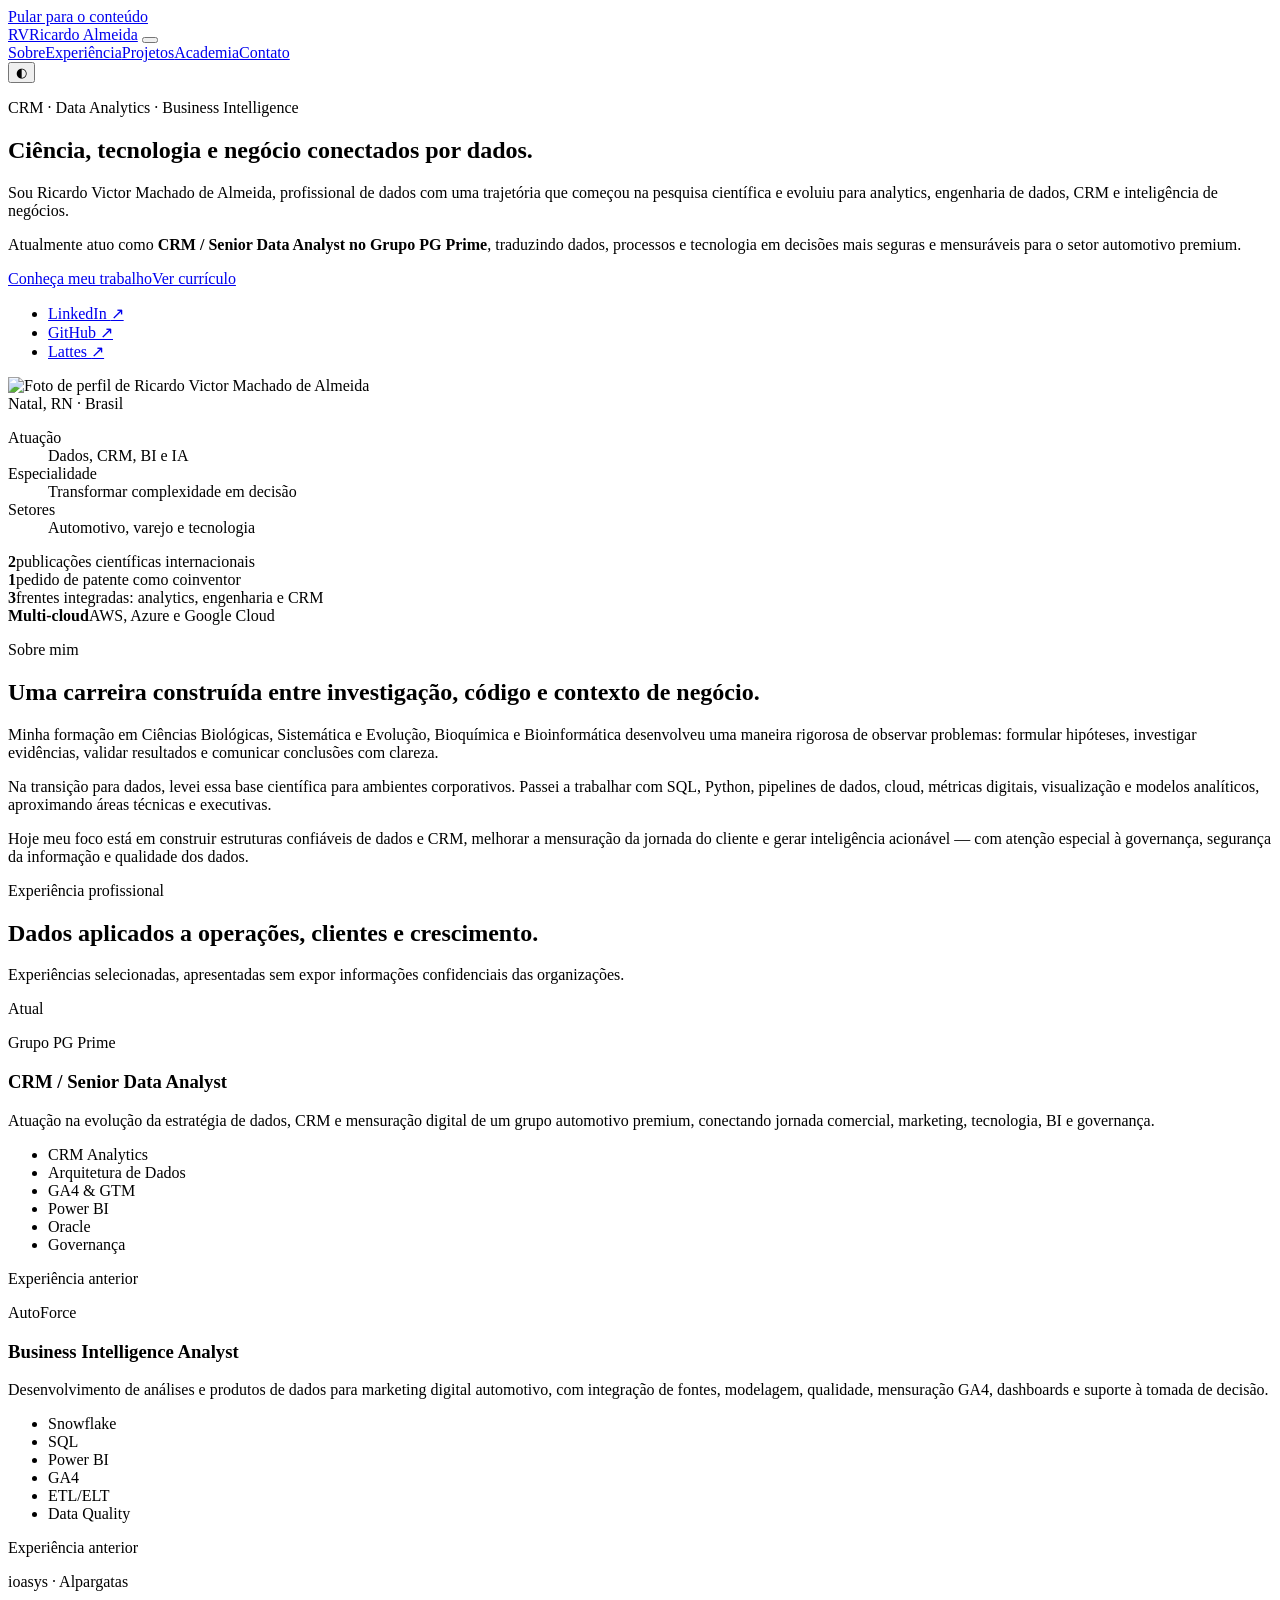
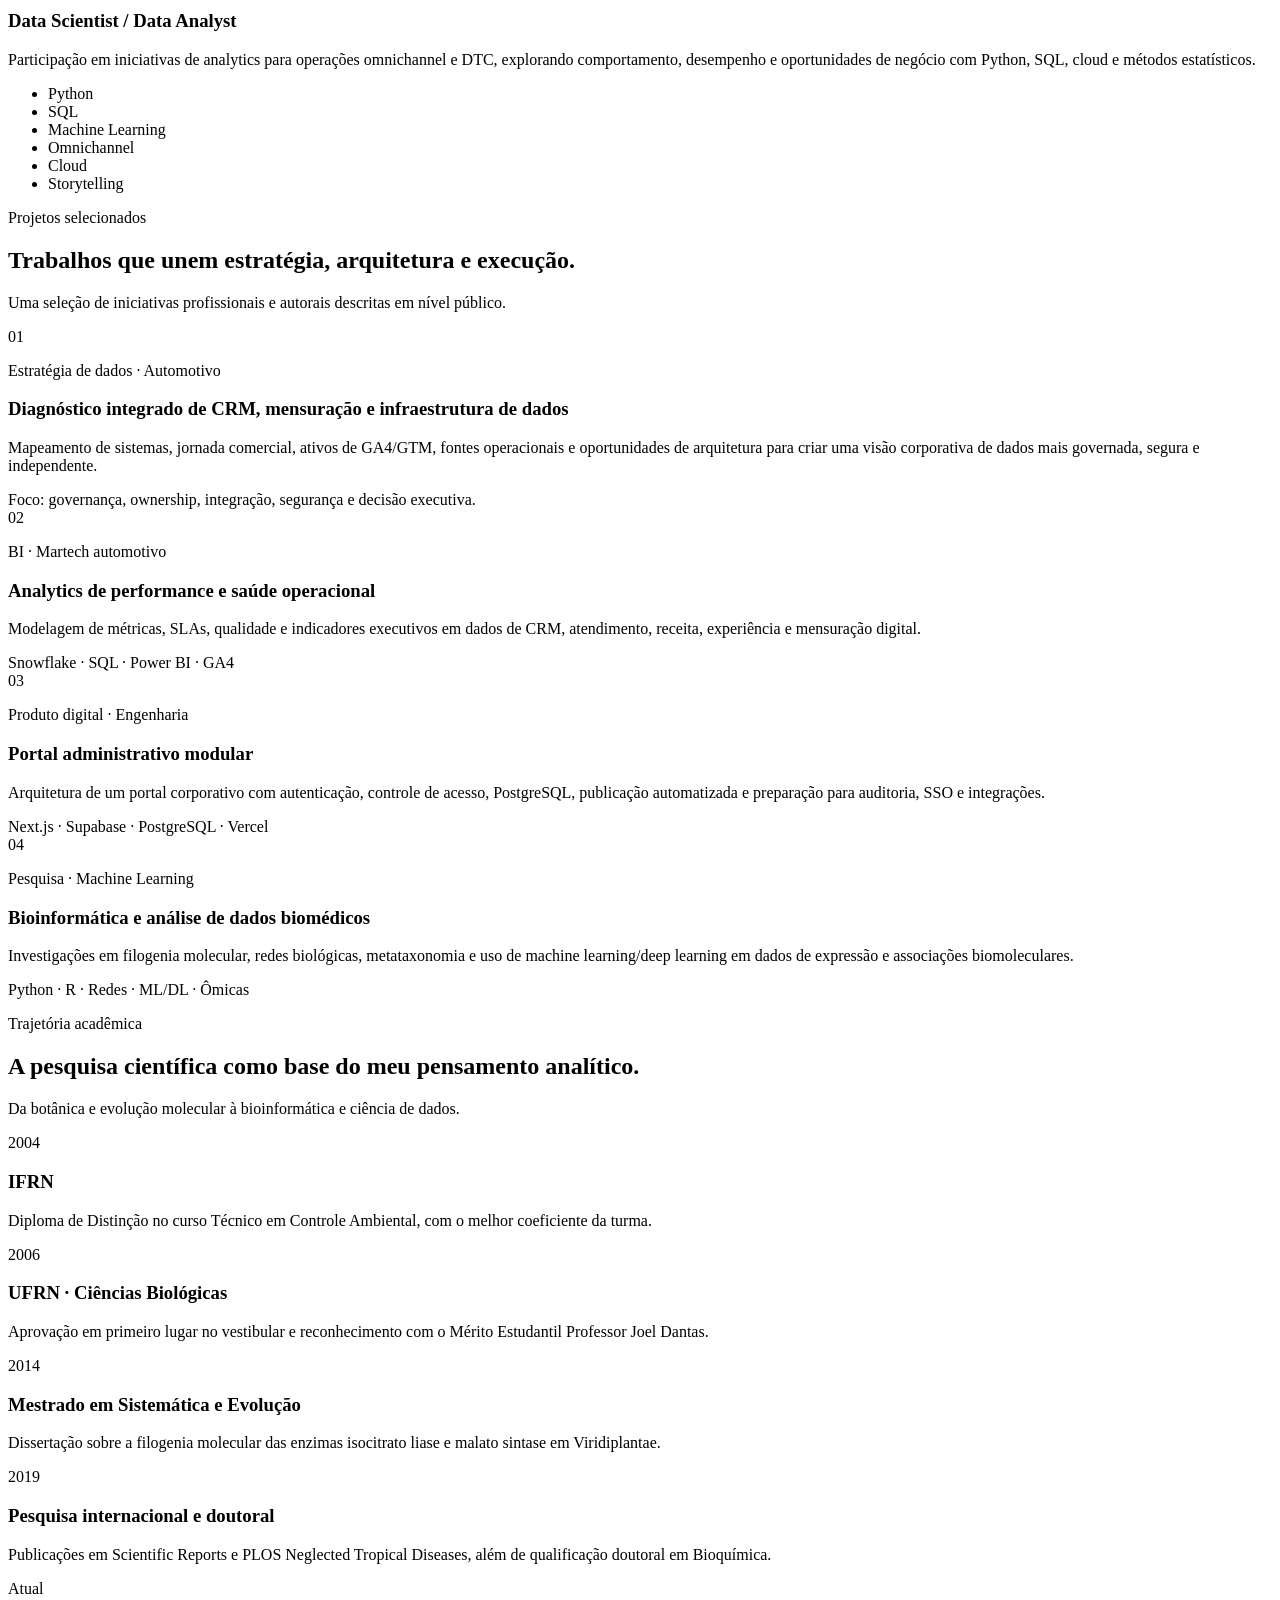
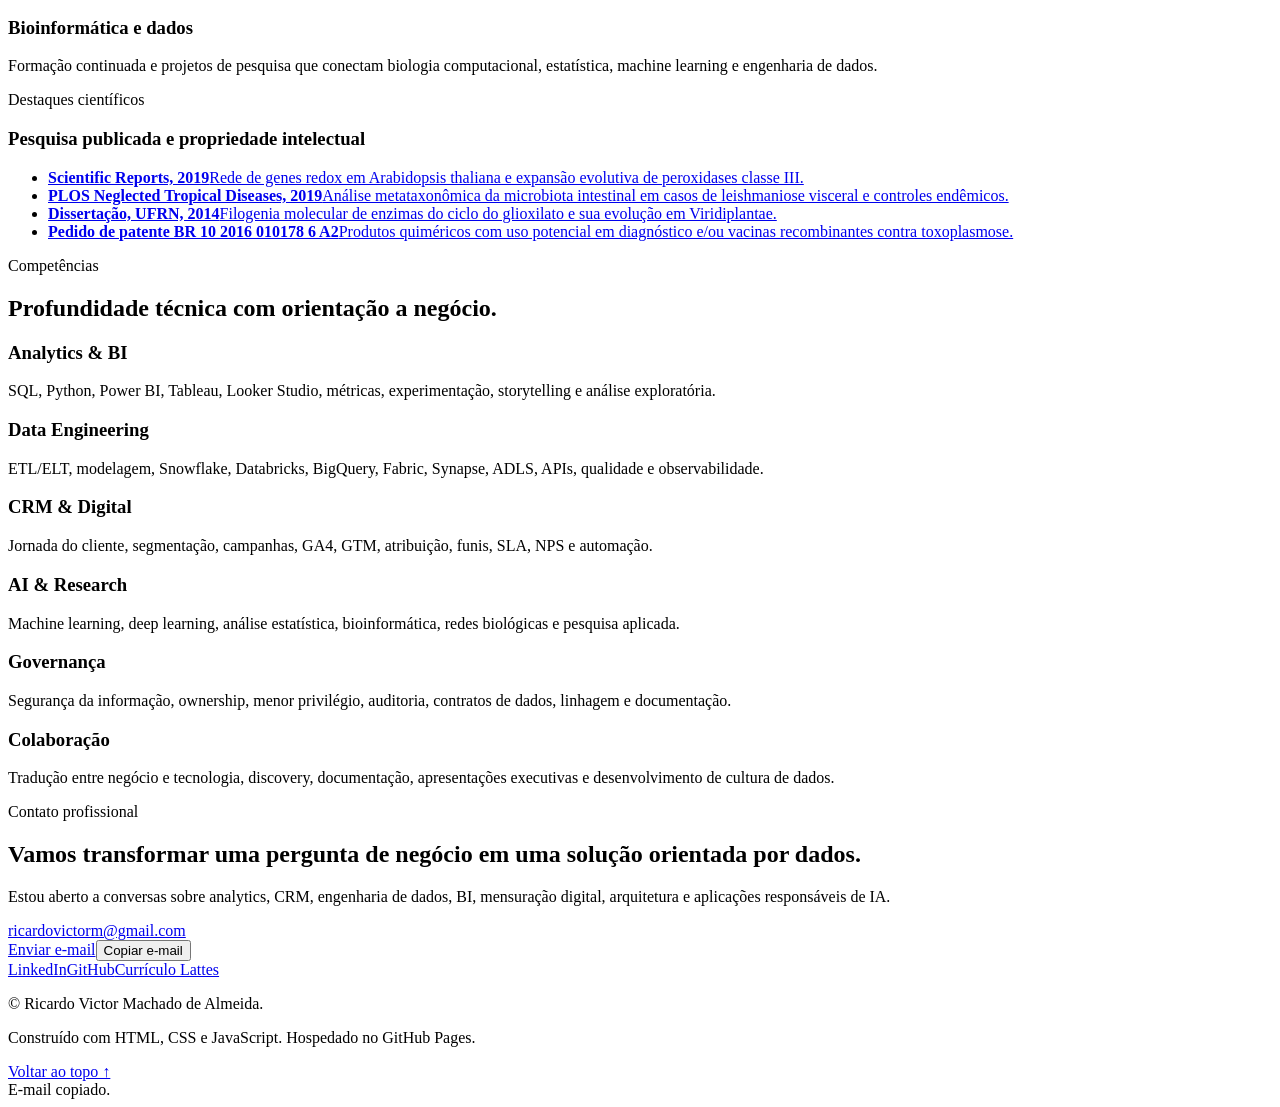
==== index.html @ 581a9292 "Create professional portfolio homepage" ====
<!doctype html>
<html lang="pt-BR" data-theme="light">
<head>
  <meta charset="utf-8">
  <meta name="viewport" content="width=device-width, initial-scale=1">
  <meta name="theme-color" content="#f3f0e9">
  <meta name="description" content="Portfólio e página profissional de Ricardo Victor Machado de Almeida — CRM, Data Analytics, Business Intelligence, Engenharia de Dados e Inteligência Artificial.">
  <meta name="author" content="Ricardo Victor Machado de Almeida">
  <meta name="robots" content="index, follow">
  <meta property="og:type" content="website">
  <meta property="og:locale" content="pt_BR">
  <meta property="og:title" content="Ricardo Victor Machado de Almeida | Data & Analytics">
  <meta property="og:description" content="Da pesquisa científica à inteligência de negócios: dados, CRM, BI, engenharia e IA aplicados a decisões reais.">
  <meta property="og:url" content="https://ricardovictorm.github.io/">
  <meta property="og:image" content="https://avatars.githubusercontent.com/u/40348009?v=4">
  <meta name="twitter:card" content="summary">
  <link rel="canonical" href="https://ricardovictorm.github.io/">
  <link rel="icon" href="assets/img/favicon.svg" type="image/svg+xml">
  <link rel="manifest" href="site.webmanifest">
  <link rel="stylesheet" href="assets/css/styles.css">
  <title>Ricardo Victor Machado de Almeida | Data & Analytics</title>
  <script type="application/ld+json">
  {
    "@context": "https://schema.org",
    "@type": "Person",
    "name": "Ricardo Victor Machado de Almeida",
    "alternateName": "Ricardo Almeida",
    "url": "https://ricardovictorm.github.io/",
    "image": "https://avatars.githubusercontent.com/u/40348009?v=4",
    "jobTitle": "CRM / Senior Data Analyst",
    "worksFor": {"@type": "Organization", "name": "Grupo PG Prime"},
    "alumniOf": {"@type": "CollegeOrUniversity", "name": "Universidade Federal do Rio Grande do Norte"},
    "sameAs": ["https://www.linkedin.com/in/ricardovictorm","https://github.com/RicardoVictorm","http://lattes.cnpq.br/4926674754201357"],
    "knowsAbout": ["Data Analytics","Business Intelligence","Data Engineering","CRM","SQL","Python","Power BI","Snowflake","Databricks","BigQuery","Microsoft Fabric","GA4","Machine Learning","Bioinformatics"]
  }
  </script>
</head>
<body>
  <a class="skip-link" href="#conteudo">Pular para o conteúdo</a>
  <header class="site-header" id="inicio">
    <div class="container nav-wrap">
      <a class="brand" href="#inicio" aria-label="Ir para o início"><span class="brand-mark" aria-hidden="true">RV</span><span class="brand-name">Ricardo Almeida</span></a>
      <button class="nav-toggle" type="button" aria-expanded="false" aria-controls="primary-nav" aria-label="Abrir menu"><span></span><span></span></button>
      <nav class="primary-nav" id="primary-nav" aria-label="Navegação principal"><a href="#sobre">Sobre</a><a href="#experiencia">Experiência</a><a href="#projetos">Projetos</a><a href="#academia">Academia</a><a href="#contato">Contato</a></nav>
      <button class="theme-toggle" type="button" aria-label="Alternar tema" title="Alternar tema"><span class="theme-icon" aria-hidden="true">◐</span></button>
    </div>
  </header>
  <main id="conteudo">
    <section class="hero section-shell" aria-labelledby="hero-title">
      <div class="container hero-grid">
        <div class="hero-copy reveal">
          <p class="eyebrow">CRM · Data Analytics · Business Intelligence</p>
          <h1 id="hero-title">Ciência, tecnologia e negócio conectados por dados.</h1>
          <p class="hero-lead">Sou Ricardo Victor Machado de Almeida, profissional de dados com uma trajetória que começou na pesquisa científica e evoluiu para analytics, engenharia de dados, CRM e inteligência de negócios.</p>
          <p class="hero-support">Atualmente atuo como <strong>CRM / Senior Data Analyst no Grupo PG Prime</strong>, traduzindo dados, processos e tecnologia em decisões mais seguras e mensuráveis para o setor automotivo premium.</p>
          <div class="hero-actions"><a class="button button-primary" href="#projetos">Conheça meu trabalho</a><a class="button button-ghost" href="curriculo.html">Ver currículo</a></div>
          <ul class="hero-links" aria-label="Perfis profissionais"><li><a href="https://www.linkedin.com/in/ricardovictorm" target="_blank" rel="noreferrer">LinkedIn <span aria-hidden="true">↗</span></a></li><li><a href="https://github.com/RicardoVictorm" target="_blank" rel="noreferrer">GitHub <span aria-hidden="true">↗</span></a></li><li><a href="http://lattes.cnpq.br/4926674754201357" target="_blank" rel="noreferrer">Lattes <span aria-hidden="true">↗</span></a></li></ul>
        </div>
        <aside class="hero-card reveal" aria-label="Resumo profissional">
          <div class="portrait-frame"><img src="https://avatars.githubusercontent.com/u/40348009?v=4" alt="Foto de perfil de Ricardo Victor Machado de Almeida" width="360" height="360"></div>
          <div class="availability"><span aria-hidden="true"></span> Natal, RN · Brasil</div>
          <dl class="quick-facts"><div><dt>Atuação</dt><dd>Dados, CRM, BI e IA</dd></div><div><dt>Especialidade</dt><dd>Transformar complexidade em decisão</dd></div><div><dt>Setores</dt><dd>Automotivo, varejo e tecnologia</dd></div></dl>
        </aside>
      </div>
    </section>
    <section class="metrics-strip" aria-label="Destaques da trajetória"><div class="container metrics-grid"><div class="metric reveal"><strong>2</strong><span>publicações científicas internacionais</span></div><div class="metric reveal"><strong>1</strong><span>pedido de patente como coinventor</span></div><div class="metric reveal"><strong>3</strong><span>frentes integradas: analytics, engenharia e CRM</span></div><div class="metric reveal"><strong>Multi-cloud</strong><span>AWS, Azure e Google Cloud</span></div></div></section>
    <section class="content-section" id="sobre"><div class="container split-layout"><div class="section-heading reveal"><p class="eyebrow">Sobre mim</p><h2>Uma carreira construída entre investigação, código e contexto de negócio.</h2></div><div class="prose reveal"><p>Minha formação em Ciências Biológicas, Sistemática e Evolução, Bioquímica e Bioinformática desenvolveu uma maneira rigorosa de observar problemas: formular hipóteses, investigar evidências, validar resultados e comunicar conclusões com clareza.</p><p>Na transição para dados, levei essa base científica para ambientes corporativos. Passei a trabalhar com SQL, Python, pipelines de dados, cloud, métricas digitais, visualização e modelos analíticos, aproximando áreas técnicas e executivas.</p><p>Hoje meu foco está em construir estruturas confiáveis de dados e CRM, melhorar a mensuração da jornada do cliente e gerar inteligência acionável — com atenção especial à governança, segurança da informação e qualidade dos dados.</p></div></div></section>
    <section class="content-section section-muted" id="experiencia"><div class="container"><div class="section-heading section-heading-wide reveal"><p class="eyebrow">Experiência profissional</p><h2>Dados aplicados a operações, clientes e crescimento.</h2><p>Experiências selecionadas, apresentadas sem expor informações confidenciais das organizações.</p></div><div class="experience-list">
      <article class="experience-item reveal"><div class="experience-meta"><span class="status-chip">Atual</span><p>Grupo PG Prime</p></div><div class="experience-body"><h3>CRM / Senior Data Analyst</h3><p>Atuação na evolução da estratégia de dados, CRM e mensuração digital de um grupo automotivo premium, conectando jornada comercial, marketing, tecnologia, BI e governança.</p><ul class="tag-list"><li>CRM Analytics</li><li>Arquitetura de Dados</li><li>GA4 & GTM</li><li>Power BI</li><li>Oracle</li><li>Governança</li></ul></div></article>
      <article class="experience-item reveal"><div class="experience-meta"><span class="period-chip">Experiência anterior</span><p>AutoForce</p></div><div class="experience-body"><h3>Business Intelligence Analyst</h3><p>Desenvolvimento de análises e produtos de dados para marketing digital automotivo, com integração de fontes, modelagem, qualidade, mensuração GA4, dashboards e suporte à tomada de decisão.</p><ul class="tag-list"><li>Snowflake</li><li>SQL</li><li>Power BI</li><li>GA4</li><li>ETL/ELT</li><li>Data Quality</li></ul></div></article>
      <article class="experience-item reveal"><div class="experience-meta"><span class="period-chip">Experiência anterior</span><p>ioasys · Alpargatas</p></div><div class="experience-body"><h3>Data Scientist / Data Analyst</h3><p>Participação em iniciativas de analytics para operações omnichannel e DTC, explorando comportamento, desempenho e oportunidades de negócio com Python, SQL, cloud e métodos estatísticos.</p><ul class="tag-list"><li>Python</li><li>SQL</li><li>Machine Learning</li><li>Omnichannel</li><li>Cloud</li><li>Storytelling</li></ul></div></article>
    </div></div></section>
    <section class="content-section" id="projetos"><div class="container"><div class="section-heading section-heading-wide reveal"><p class="eyebrow">Projetos selecionados</p><h2>Trabalhos que unem estratégia, arquitetura e execução.</h2><p>Uma seleção de iniciativas profissionais e autorais descritas em nível público.</p></div><div class="project-grid">
      <article class="project-card project-featured reveal"><div class="project-number">01</div><div><p class="project-kicker">Estratégia de dados · Automotivo</p><h3>Diagnóstico integrado de CRM, mensuração e infraestrutura de dados</h3><p>Mapeamento de sistemas, jornada comercial, ativos de GA4/GTM, fontes operacionais e oportunidades de arquitetura para criar uma visão corporativa de dados mais governada, segura e independente.</p><div class="project-outcome">Foco: governança, ownership, integração, segurança e decisão executiva.</div></div></article>
      <article class="project-card reveal"><div class="project-number">02</div><p class="project-kicker">BI · Martech automotivo</p><h3>Analytics de performance e saúde operacional</h3><p>Modelagem de métricas, SLAs, qualidade e indicadores executivos em dados de CRM, atendimento, receita, experiência e mensuração digital.</p><div class="project-stack">Snowflake · SQL · Power BI · GA4</div></article>
      <article class="project-card reveal"><div class="project-number">03</div><p class="project-kicker">Produto digital · Engenharia</p><h3>Portal administrativo modular</h3><p>Arquitetura de um portal corporativo com autenticação, controle de acesso, PostgreSQL, publicação automatizada e preparação para auditoria, SSO e integrações.</p><div class="project-stack">Next.js · Supabase · PostgreSQL · Vercel</div></article>
      <article class="project-card reveal"><div class="project-number">04</div><p class="project-kicker">Pesquisa · Machine Learning</p><h3>Bioinformática e análise de dados biomédicos</h3><p>Investigações em filogenia molecular, redes biológicas, metataxonomia e uso de machine learning/deep learning em dados de expressão e associações biomoleculares.</p><div class="project-stack">Python · R · Redes · ML/DL · Ômicas</div></article>
    </div></div></section>
    <section class="content-section section-dark" id="academia"><div class="container"><div class="section-heading section-heading-wide reveal"><p class="eyebrow">Trajetória acadêmica</p><h2>A pesquisa científica como base do meu pensamento analítico.</h2><p>Da botânica e evolução molecular à bioinformática e ciência de dados.</p></div><div class="academic-grid"><div class="academic-timeline reveal">
      <article><span>2004</span><div><h3>IFRN</h3><p>Diploma de Distinção no curso Técnico em Controle Ambiental, com o melhor coeficiente da turma.</p></div></article>
      <article><span>2006</span><div><h3>UFRN · Ciências Biológicas</h3><p>Aprovação em primeiro lugar no vestibular e reconhecimento com o Mérito Estudantil Professor Joel Dantas.</p></div></article>
      <article><span>2014</span><div><h3>Mestrado em Sistemática e Evolução</h3><p>Dissertação sobre a filogenia molecular das enzimas isocitrato liase e malato sintase em Viridiplantae.</p></div></article>
      <article><span>2019</span><div><h3>Pesquisa internacional e doutoral</h3><p>Publicações em Scientific Reports e PLOS Neglected Tropical Diseases, além de qualificação doutoral em Bioquímica.</p></div></article>
      <article><span>Atual</span><div><h3>Bioinformática e dados</h3><p>Formação continuada e projetos de pesquisa que conectam biologia computacional, estatística, machine learning e engenharia de dados.</p></div></article>
    </div><aside class="research-card reveal"><p class="eyebrow">Destaques científicos</p><h3>Pesquisa publicada e propriedade intelectual</h3><ul class="research-list">
      <li><a href="https://www.nature.com/articles/s41598-019-52299-y" target="_blank" rel="noreferrer"><strong>Scientific Reports, 2019</strong><span>Rede de genes redox em Arabidopsis thaliana e expansão evolutiva de peroxidases classe III.</span></a></li>
      <li><a href="https://doi.org/10.1371/journal.pntd.0007444" target="_blank" rel="noreferrer"><strong>PLOS Neglected Tropical Diseases, 2019</strong><span>Análise metataxonômica da microbiota intestinal em casos de leishmaniose visceral e controles endêmicos.</span></a></li>
      <li><a href="https://repositorio.ufrn.br/handle/123456789/19577" target="_blank" rel="noreferrer"><strong>Dissertação, UFRN, 2014</strong><span>Filogenia molecular de enzimas do ciclo do glioxilato e sua evolução em Viridiplantae.</span></a></li>
      <li><a href="http://lattes.cnpq.br/4926674754201357" target="_blank" rel="noreferrer"><strong>Pedido de patente BR 10 2016 010178 6 A2</strong><span>Produtos quiméricos com uso potencial em diagnóstico e/ou vacinas recombinantes contra toxoplasmose.</span></a></li>
    </ul></aside></div></div></section>
    <section class="content-section" id="competencias"><div class="container skills-layout"><div class="section-heading reveal"><p class="eyebrow">Competências</p><h2>Profundidade técnica com orientação a negócio.</h2></div><div class="skills-groups reveal"><div><h3>Analytics & BI</h3><p>SQL, Python, Power BI, Tableau, Looker Studio, métricas, experimentação, storytelling e análise exploratória.</p></div><div><h3>Data Engineering</h3><p>ETL/ELT, modelagem, Snowflake, Databricks, BigQuery, Fabric, Synapse, ADLS, APIs, qualidade e observabilidade.</p></div><div><h3>CRM & Digital</h3><p>Jornada do cliente, segmentação, campanhas, GA4, GTM, atribuição, funis, SLA, NPS e automação.</p></div><div><h3>AI & Research</h3><p>Machine learning, deep learning, análise estatística, bioinformática, redes biológicas e pesquisa aplicada.</p></div><div><h3>Governança</h3><p>Segurança da informação, ownership, menor privilégio, auditoria, contratos de dados, linhagem e documentação.</p></div><div><h3>Colaboração</h3><p>Tradução entre negócio e tecnologia, discovery, documentação, apresentações executivas e desenvolvimento de cultura de dados.</p></div></div></div></section>
    <section class="contact-section" id="contato"><div class="container contact-grid"><div class="reveal"><p class="eyebrow">Contato profissional</p><h2>Vamos transformar uma pergunta de negócio em uma solução orientada por dados.</h2></div><div class="contact-panel reveal"><p>Estou aberto a conversas sobre analytics, CRM, engenharia de dados, BI, mensuração digital, arquitetura e aplicações responsáveis de IA.</p><a class="contact-email" href="mailto:ricardovictorm@gmail.com">ricardovictorm@gmail.com</a><div class="contact-actions"><a class="button button-primary" href="mailto:ricardovictorm@gmail.com">Enviar e-mail</a><button class="button button-ghost copy-email" type="button" data-email="ricardovictorm@gmail.com">Copiar e-mail</button></div><div class="social-row"><a href="https://www.linkedin.com/in/ricardovictorm" target="_blank" rel="noreferrer">LinkedIn</a><a href="https://github.com/RicardoVictorm" target="_blank" rel="noreferrer">GitHub</a><a href="http://lattes.cnpq.br/4926674754201357" target="_blank" rel="noreferrer">Currículo Lattes</a></div></div></div></section>
  </main>
  <footer class="site-footer"><div class="container footer-grid"><p>© <span id="current-year"></span> Ricardo Victor Machado de Almeida.</p><p>Construído com HTML, CSS e JavaScript. Hospedado no GitHub Pages.</p><a href="#inicio">Voltar ao topo ↑</a></div></footer>
  <div class="toast" role="status" aria-live="polite">E-mail copiado.</div>
  <script src="assets/js/main.js" defer></script>
</body>
</html>
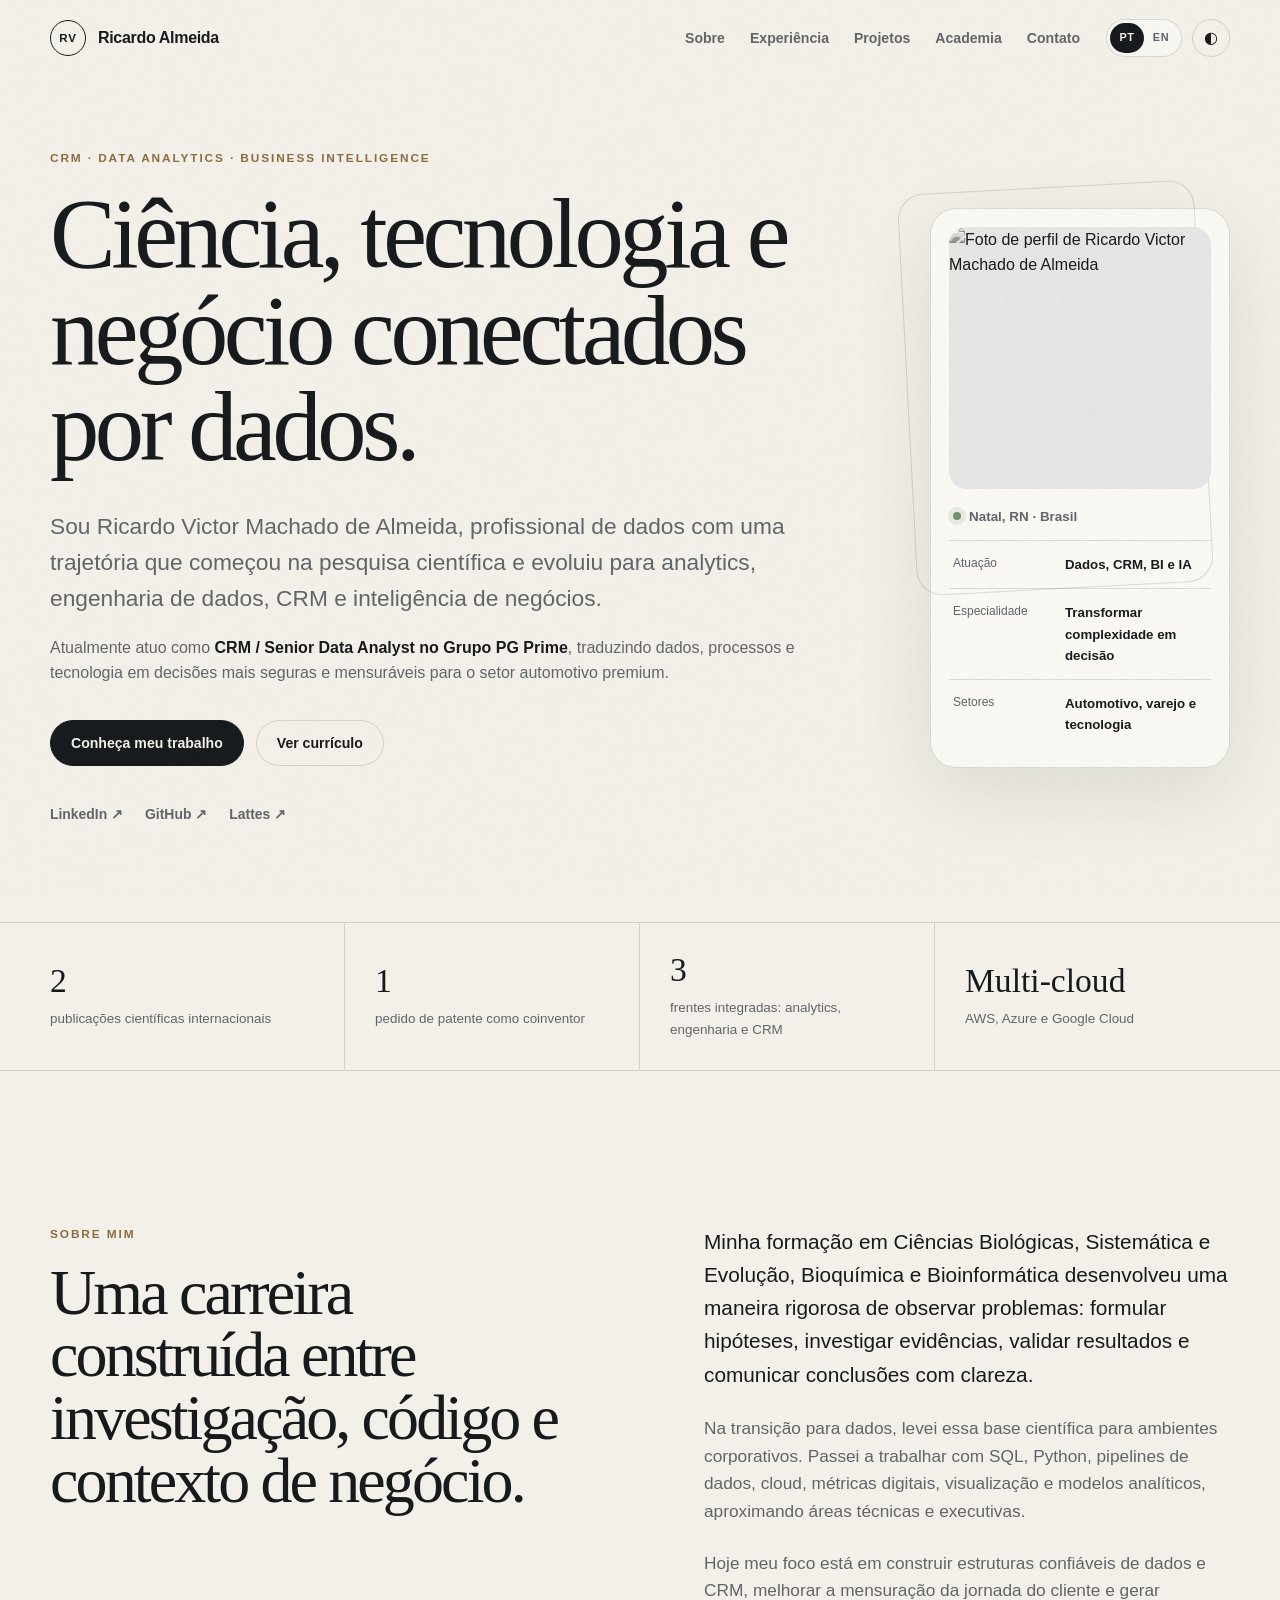
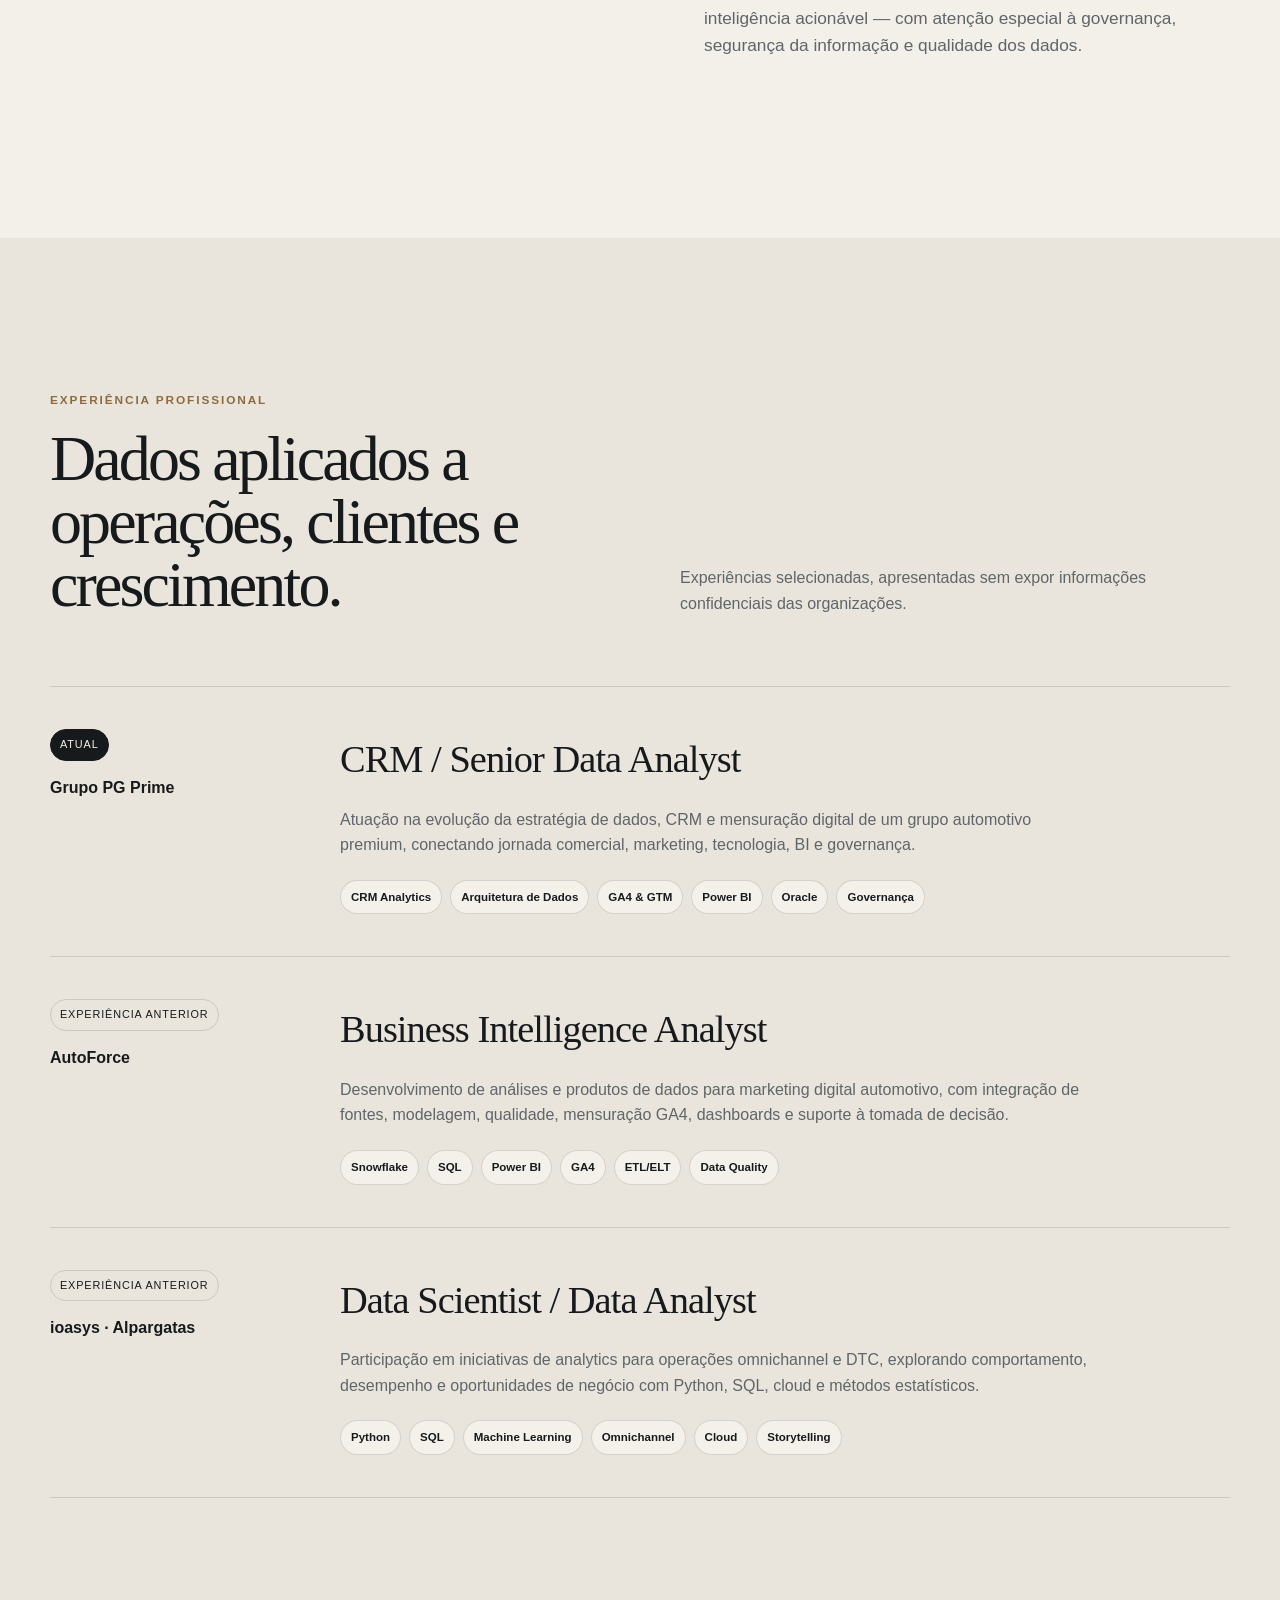
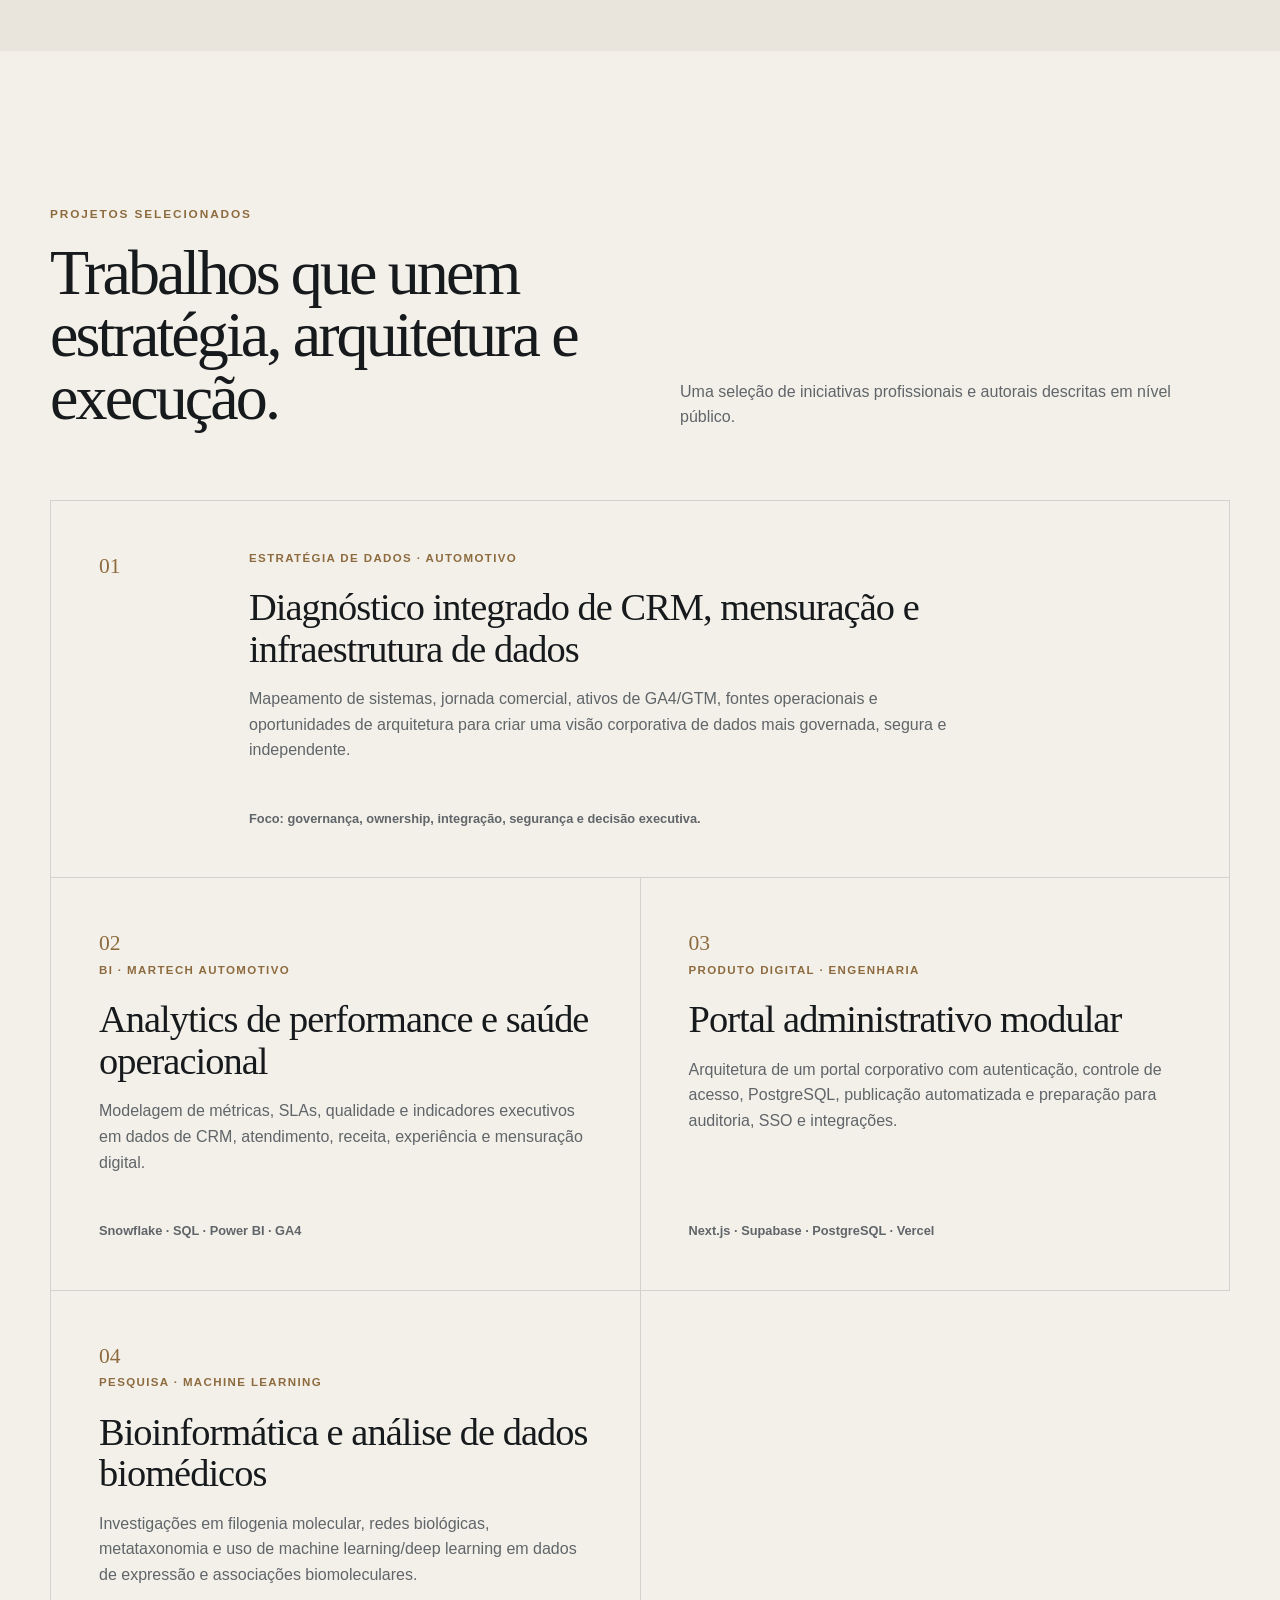
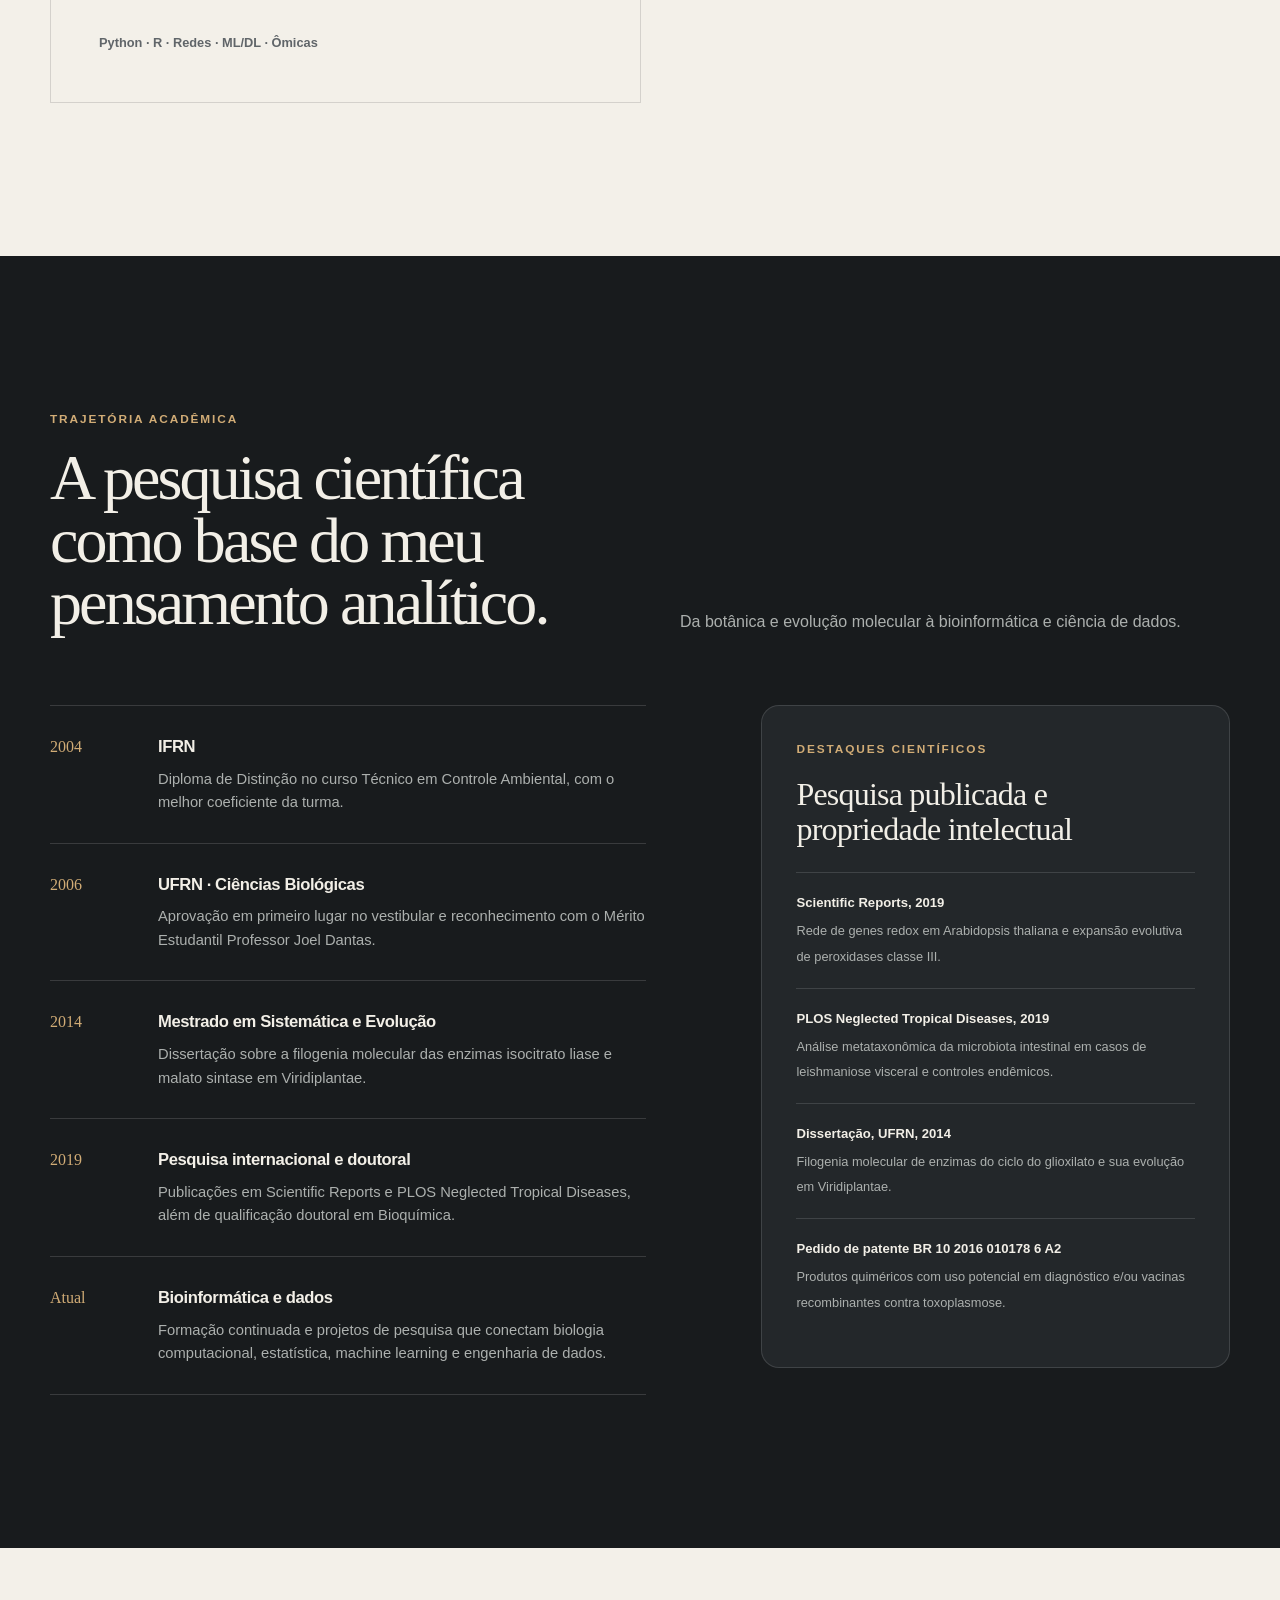
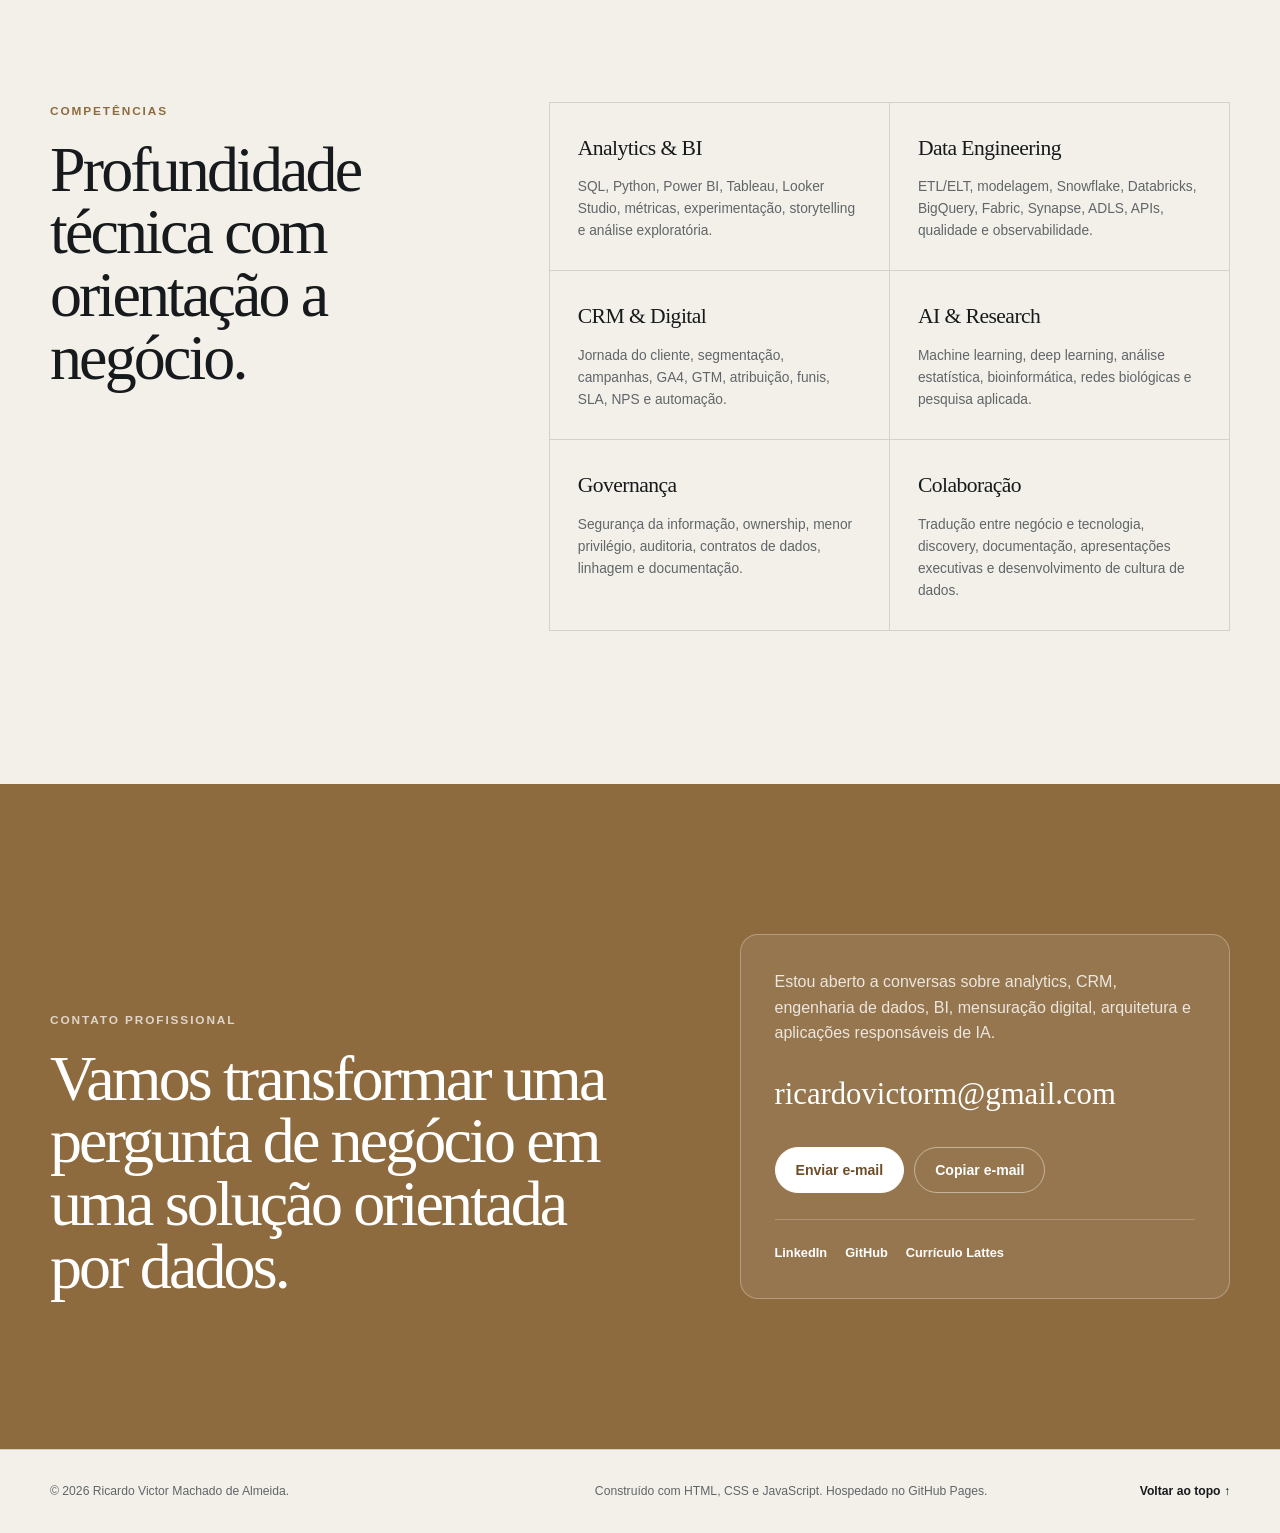
==== commit f802d02d: "Add Portuguese-English language selector" ====
--- a/index.html
+++ b/index.html
@@ -9,15 +9,20 @@
   <meta name="robots" content="index, follow">
   <meta property="og:type" content="website">
   <meta property="og:locale" content="pt_BR">
+  <meta property="og:locale:alternate" content="en_US">
   <meta property="og:title" content="Ricardo Victor Machado de Almeida | Data & Analytics">
   <meta property="og:description" content="Da pesquisa científica à inteligência de negócios: dados, CRM, BI, engenharia e IA aplicados a decisões reais.">
   <meta property="og:url" content="https://ricardovictorm.github.io/">
   <meta property="og:image" content="https://avatars.githubusercontent.com/u/40348009?v=4">
   <meta name="twitter:card" content="summary">
   <link rel="canonical" href="https://ricardovictorm.github.io/">
+  <link rel="alternate" hreflang="pt-BR" href="https://ricardovictorm.github.io/">
+  <link rel="alternate" hreflang="en" href="https://ricardovictorm.github.io/en.html">
+  <link rel="alternate" hreflang="x-default" href="https://ricardovictorm.github.io/">
   <link rel="icon" href="assets/img/favicon.svg" type="image/svg+xml">
   <link rel="manifest" href="site.webmanifest">
   <link rel="stylesheet" href="assets/css/styles.css">
+  <link rel="stylesheet" href="assets/css/language.css">
   <title>Ricardo Victor Machado de Almeida | Data & Analytics</title>
   <script type="application/ld+json">
   {
@@ -42,7 +47,10 @@
       <a class="brand" href="#inicio" aria-label="Ir para o início"><span class="brand-mark" aria-hidden="true">RV</span><span class="brand-name">Ricardo Almeida</span></a>
       <button class="nav-toggle" type="button" aria-expanded="false" aria-controls="primary-nav" aria-label="Abrir menu"><span></span><span></span></button>
       <nav class="primary-nav" id="primary-nav" aria-label="Navegação principal"><a href="#sobre">Sobre</a><a href="#experiencia">Experiência</a><a href="#projetos">Projetos</a><a href="#academia">Academia</a><a href="#contato">Contato</a></nav>
-      <button class="theme-toggle" type="button" aria-label="Alternar tema" title="Alternar tema"><span class="theme-icon" aria-hidden="true">◐</span></button>
+      <div class="header-actions">
+        <nav class="language-switch" aria-label="Selecionar idioma"><a class="active" href="index.html" hreflang="pt-BR" lang="pt-BR" aria-current="page" data-language="pt-BR">PT</a><a href="en.html" hreflang="en" lang="en" data-language="en">EN</a></nav>
+        <button class="theme-toggle" type="button" aria-label="Alternar tema" title="Alternar tema"><span class="theme-icon" aria-hidden="true">◐</span></button>
+      </div>
     </div>
   </header>
   <main id="conteudo">
--- a/assets/css/styles.css
+++ b/assets/css/styles.css
@@ -0,0 +1,226 @@
+:root {
+  --bg: #f3f0e9;
+  --bg-alt: #e9e5dc;
+  --surface: #faf8f3;
+  --ink: #171a1c;
+  --muted: #606569;
+  --line: rgba(23, 26, 28, 0.14);
+  --accent: #8d6b3f;
+  --accent-strong: #6e4e28;
+  --dark: #181b1d;
+  --dark-soft: #23272a;
+  --dark-ink: #f2efe7;
+  --max: 1180px;
+  --radius: 18px;
+  --shadow: 0 24px 80px rgba(22, 25, 27, 0.10);
+  --serif: Georgia, "Times New Roman", serif;
+  --sans: Inter, ui-sans-serif, -apple-system, BlinkMacSystemFont, "Segoe UI", sans-serif;
+}
+
+html[data-theme="dark"] {
+  --bg: #141719;
+  --bg-alt: #1c2022;
+  --surface: #202426;
+  --ink: #f0eee8;
+  --muted: #aeb4b5;
+  --line: rgba(255, 255, 255, 0.13);
+  --accent: #d0ab76;
+  --accent-strong: #e2bf8b;
+  --shadow: 0 24px 80px rgba(0, 0, 0, 0.28);
+}
+
+*, *::before, *::after { box-sizing: border-box; }
+html { scroll-behavior: smooth; }
+body {
+  margin: 0;
+  background: var(--bg);
+  color: var(--ink);
+  font-family: var(--sans);
+  line-height: 1.6;
+  -webkit-font-smoothing: antialiased;
+  text-rendering: optimizeLegibility;
+}
+body::before {
+  content: "";
+  position: fixed;
+  inset: 0;
+  pointer-events: none;
+  opacity: .25;
+  background-image: url("data:image/svg+xml,%3Csvg viewBox='0 0 180 180' xmlns='http://www.w3.org/2000/svg'%3E%3Cfilter id='n'%3E%3CfeTurbulence type='fractalNoise' baseFrequency='.8' numOctaves='4' stitchTiles='stitch'/%3E%3C/filter%3E%3Crect width='100%25' height='100%25' filter='url(%23n)' opacity='.08'/%3E%3C/svg%3E");
+  z-index: 50;
+}
+img { max-width: 100%; display: block; }
+a { color: inherit; text-decoration: none; }
+button, input { font: inherit; }
+button { color: inherit; }
+::selection { background: var(--accent); color: #fff; }
+.container { width: min(calc(100% - 40px), var(--max)); margin-inline: auto; }
+.skip-link { position: fixed; top: -100px; left: 16px; z-index: 999; background: var(--ink); color: var(--bg); padding: 10px 14px; border-radius: 8px; }
+.skip-link:focus { top: 16px; }
+.site-header {
+  position: sticky;
+  top: 0;
+  z-index: 40;
+  border-bottom: 1px solid transparent;
+  background: color-mix(in srgb, var(--bg) 88%, transparent);
+  backdrop-filter: blur(16px);
+  transition: border-color .25s ease, box-shadow .25s ease;
+}
+.site-header.scrolled { border-color: var(--line); box-shadow: 0 6px 30px rgba(0,0,0,.04); }
+.nav-wrap { height: 76px; display: grid; grid-template-columns: 1fr auto auto; gap: 26px; align-items: center; }
+.brand { display: inline-flex; align-items: center; gap: 12px; width: max-content; }
+.brand-mark { width: 36px; height: 36px; display: grid; place-items: center; border: 1px solid var(--ink); border-radius: 50%; font-size: .72rem; font-weight: 800; letter-spacing: .08em; }
+.brand-name { font-weight: 700; letter-spacing: -.02em; }
+.primary-nav { display: flex; align-items: center; gap: 25px; }
+.primary-nav a { position: relative; color: var(--muted); font-size: .88rem; font-weight: 600; }
+.primary-nav a::after { content: ""; position: absolute; left: 0; right: 100%; bottom: -8px; height: 1px; background: var(--ink); transition: right .2s ease; }
+.primary-nav a:hover { color: var(--ink); }
+.primary-nav a:hover::after { right: 0; }
+.theme-toggle, .nav-toggle { border: 1px solid var(--line); background: transparent; border-radius: 999px; cursor: pointer; }
+.theme-toggle { width: 38px; height: 38px; display: grid; place-items: center; }
+.theme-toggle:hover { border-color: var(--ink); }
+.nav-toggle { display: none; width: 42px; height: 42px; padding: 11px; }
+.nav-toggle span { display: block; height: 1px; background: currentColor; margin: 5px 0; }
+.section-shell { min-height: calc(100vh - 76px); display: grid; align-items: center; }
+.hero { padding: 72px 0 96px; overflow: hidden; }
+.hero-grid { display: grid; grid-template-columns: minmax(0, 1.45fr) minmax(300px, .55fr); gap: clamp(46px, 8vw, 110px); align-items: center; }
+.eyebrow { margin: 0 0 18px; color: var(--accent); font-size: .74rem; font-weight: 800; letter-spacing: .16em; text-transform: uppercase; }
+h1, h2 { font-family: var(--serif); font-weight: 500; letter-spacing: -.045em; line-height: .98; }
+h1 { max-width: 900px; margin: 0; font-size: clamp(3.4rem, 7.7vw, 7.1rem); }
+h2 { margin: 0; font-size: clamp(2.6rem, 5vw, 4.8rem); }
+h3 { letter-spacing: -.025em; }
+.hero-lead { max-width: 780px; margin: 32px 0 0; font-size: clamp(1.15rem, 2vw, 1.42rem); color: var(--muted); }
+.hero-support { max-width: 760px; margin: 18px 0 0; color: var(--muted); }
+.hero-support strong { color: var(--ink); font-weight: 700; }
+.hero-actions { display: flex; flex-wrap: wrap; gap: 12px; margin-top: 34px; }
+.button { min-height: 46px; display: inline-flex; align-items: center; justify-content: center; padding: 0 20px; border: 1px solid var(--line); border-radius: 999px; font-weight: 700; font-size: .88rem; cursor: pointer; transition: transform .2s ease, background .2s ease, border-color .2s ease; }
+.button:hover { transform: translateY(-2px); }
+.button-primary { background: var(--ink); border-color: var(--ink); color: var(--bg); }
+.button-ghost { background: transparent; }
+.button-ghost:hover { border-color: var(--ink); }
+.hero-links { display: flex; flex-wrap: wrap; gap: 22px; list-style: none; padding: 0; margin: 35px 0 0; }
+.hero-links a { color: var(--muted); font-size: .87rem; font-weight: 650; }
+.hero-links a:hover { color: var(--ink); }
+.hero-card { position: relative; background: var(--surface); border: 1px solid var(--line); border-radius: calc(var(--radius) + 8px); padding: 18px; box-shadow: var(--shadow); transform: rotate(1.2deg); }
+.hero-card::before { content: ""; position: absolute; inset: -22px 25px auto -24px; height: 72%; border: 1px solid var(--line); border-radius: inherit; z-index: -1; transform: rotate(-3deg); }
+.portrait-frame { overflow: hidden; border-radius: var(--radius); aspect-ratio: 1/1; background: var(--bg-alt); filter: grayscale(100%); }
+.portrait-frame img { width: 100%; height: 100%; object-fit: cover; }
+.availability { display: flex; align-items: center; gap: 8px; padding: 17px 4px 13px; color: var(--muted); font-size: .84rem; font-weight: 650; }
+.availability span { width: 8px; height: 8px; background: #6d936d; border-radius: 50%; box-shadow: 0 0 0 5px rgba(109,147,109,.14); }
+.quick-facts { margin: 0; border-top: 1px solid var(--line); }
+.quick-facts div { display: grid; grid-template-columns: 100px 1fr; gap: 12px; padding: 13px 4px; border-bottom: 1px solid var(--line); }
+.quick-facts div:last-child { border-bottom: 0; }
+.quick-facts dt { color: var(--muted); font-size: .75rem; }
+.quick-facts dd { margin: 0; font-size: .83rem; font-weight: 700; }
+.metrics-strip { border-block: 1px solid var(--line); }
+.metrics-grid { display: grid; grid-template-columns: repeat(4, 1fr); }
+.metric { min-height: 145px; padding: 30px 30px 30px 0; border-right: 1px solid var(--line); display: flex; flex-direction: column; justify-content: center; }
+.metric:not(:first-child) { padding-left: 30px; }
+.metric:last-child { border-right: 0; }
+.metric strong { font-family: var(--serif); font-size: 2.1rem; font-weight: 500; line-height: 1; }
+.metric span { margin-top: 10px; color: var(--muted); font-size: .84rem; }
+.content-section { padding: clamp(90px, 12vw, 160px) 0; }
+.section-muted { background: var(--bg-alt); }
+.split-layout { display: grid; grid-template-columns: 1fr 1fr; gap: clamp(50px, 10vw, 150px); align-items: start; }
+.section-heading h2 { max-width: 760px; }
+.section-heading-wide { display: grid; grid-template-columns: 1fr 1fr; column-gap: 80px; align-items: end; margin-bottom: 70px; }
+.section-heading-wide .eyebrow { grid-column: 1 / -1; }
+.section-heading-wide p:last-child { max-width: 520px; margin: 0; color: var(--muted); }
+.prose { font-size: 1.08rem; color: var(--muted); }
+.prose p { margin: 0 0 24px; }
+.prose p:first-child { color: var(--ink); font-size: 1.3rem; }
+.experience-list { border-top: 1px solid var(--line); }
+.experience-item { display: grid; grid-template-columns: 240px 1fr; gap: 50px; padding: 42px 0; border-bottom: 1px solid var(--line); }
+.experience-meta p { margin: 14px 0 0; font-weight: 800; }
+.status-chip, .period-chip { display: inline-flex; padding: 6px 9px; border-radius: 999px; border: 1px solid var(--line); font-size: .68rem; text-transform: uppercase; letter-spacing: .08em; }
+.status-chip { background: var(--ink); color: var(--bg); border-color: var(--ink); }
+.experience-body h3 { margin: 0; font-family: var(--serif); font-size: clamp(1.7rem, 3vw, 2.4rem); font-weight: 500; }
+.experience-body p { max-width: 760px; color: var(--muted); }
+.tag-list { display: flex; flex-wrap: wrap; gap: 8px; list-style: none; margin: 22px 0 0; padding: 0; }
+.tag-list li { padding: 7px 10px; background: color-mix(in srgb, var(--surface) 60%, transparent); border: 1px solid var(--line); border-radius: 999px; font-size: .72rem; font-weight: 650; }
+.project-grid { display: grid; grid-template-columns: repeat(2, minmax(0, 1fr)); border-top: 1px solid var(--line); border-left: 1px solid var(--line); }
+.project-card { min-height: 390px; padding: clamp(28px, 4vw, 48px); border-right: 1px solid var(--line); border-bottom: 1px solid var(--line); display: flex; flex-direction: column; transition: background .25s ease; }
+.project-card:hover { background: var(--surface); }
+.project-featured { grid-column: 1 / -1; min-height: 340px; display: grid; grid-template-columns: 120px 1fr; gap: 30px; }
+.project-number { color: var(--accent); font-family: var(--serif); font-size: 1.35rem; }
+.project-kicker { margin: 0 0 20px; color: var(--accent); font-size: .72rem; font-weight: 800; letter-spacing: .12em; text-transform: uppercase; }
+.project-card h3 { max-width: 850px; margin: 0; font-family: var(--serif); font-size: clamp(1.8rem, 3vw, 3.1rem); font-weight: 500; line-height: 1.08; }
+.project-card > p:not(.project-kicker), .project-featured p:not(.project-kicker) { max-width: 720px; color: var(--muted); }
+.project-stack, .project-outcome { margin-top: auto; padding-top: 30px; color: var(--muted); font-size: .8rem; font-weight: 700; }
+.section-dark { background: var(--dark); color: var(--dark-ink); }
+.section-dark .eyebrow { color: #d1ac76; }
+.section-dark .section-heading-wide p:last-child { color: #acb0ae; }
+.academic-grid { display: grid; grid-template-columns: 1.12fr .88fr; gap: clamp(50px, 9vw, 120px); }
+.academic-timeline article { display: grid; grid-template-columns: 80px 1fr; gap: 28px; padding: 28px 0; border-top: 1px solid rgba(255,255,255,.14); }
+.academic-timeline article:last-child { border-bottom: 1px solid rgba(255,255,255,.14); }
+.academic-timeline span { color: #d1ac76; font-family: var(--serif); }
+.academic-timeline h3 { margin: 0; font-size: 1.04rem; }
+.academic-timeline p { margin: 7px 0 0; color: #acb0ae; font-size: .92rem; }
+.research-card { align-self: start; position: sticky; top: 108px; padding: 34px; background: var(--dark-soft); border: 1px solid rgba(255,255,255,.13); border-radius: var(--radius); }
+.research-card h3 { margin: 0 0 25px; font-family: var(--serif); font-size: 2rem; font-weight: 500; line-height: 1.1; }
+.research-list { list-style: none; padding: 0; margin: 0; }
+.research-list li { border-top: 1px solid rgba(255,255,255,.13); }
+.research-list a { display: block; padding: 19px 0; }
+.research-list strong { display: block; margin-bottom: 4px; font-size: .82rem; }
+.research-list span { color: #acb0ae; font-size: .8rem; }
+.research-list a:hover strong { color: #d1ac76; }
+.skills-layout { display: grid; grid-template-columns: .75fr 1.25fr; gap: 90px; }
+.skills-groups { display: grid; grid-template-columns: repeat(2, 1fr); border-top: 1px solid var(--line); border-left: 1px solid var(--line); }
+.skills-groups div { padding: 28px; border-right: 1px solid var(--line); border-bottom: 1px solid var(--line); }
+.skills-groups h3 { margin: 0 0 11px; font-family: var(--serif); font-size: 1.35rem; font-weight: 500; }
+.skills-groups p { margin: 0; color: var(--muted); font-size: .86rem; }
+.contact-section { padding: clamp(90px, 12vw, 150px) 0; background: var(--accent); color: #fff; }
+.contact-section .eyebrow { color: rgba(255,255,255,.72); }
+.contact-grid { display: grid; grid-template-columns: 1.1fr .9fr; gap: 90px; align-items: end; }
+.contact-panel { padding: 34px; border: 1px solid rgba(255,255,255,.28); border-radius: var(--radius); background: rgba(255,255,255,.08); }
+.contact-panel p { margin-top: 0; color: rgba(255,255,255,.82); }
+.contact-email { display: inline-block; margin: 8px 0 28px; font-family: var(--serif); font-size: clamp(1.25rem, 2.4vw, 2rem); }
+.contact-section .button-primary { background: #fff; border-color: #fff; color: var(--accent-strong); }
+.contact-section .button-ghost { border-color: rgba(255,255,255,.45); color: #fff; }
+.contact-actions { display: flex; flex-wrap: wrap; gap: 10px; }
+.social-row { display: flex; flex-wrap: wrap; gap: 18px; margin-top: 26px; padding-top: 23px; border-top: 1px solid rgba(255,255,255,.22); }
+.social-row a { font-size: .8rem; font-weight: 750; }
+.site-footer { padding: 32px 0; border-top: 1px solid var(--line); }
+.footer-grid { display: grid; grid-template-columns: 1fr 1fr auto; gap: 24px; color: var(--muted); font-size: .76rem; }
+.footer-grid p { margin: 0; }
+.footer-grid a { color: var(--ink); font-weight: 700; }
+.toast { position: fixed; right: 24px; bottom: 24px; z-index: 70; padding: 12px 15px; background: var(--ink); color: var(--bg); border-radius: 9px; font-size: .78rem; transform: translateY(20px); opacity: 0; pointer-events: none; transition: .25s ease; }
+.toast.show { transform: translateY(0); opacity: 1; }
+.reveal { opacity: 0; transform: translateY(20px); transition: opacity .7s ease, transform .7s ease; }
+.reveal.visible { opacity: 1; transform: translateY(0); }
+@media (prefers-reduced-motion: reduce) {
+  *, *::before, *::after { scroll-behavior: auto !important; transition-duration: .01ms !important; animation-duration: .01ms !important; }
+  .reveal { opacity: 1; transform: none; }
+}
+@media (max-width: 980px) {
+  .primary-nav { position: fixed; top: 76px; left: 20px; right: 20px; display: none; flex-direction: column; align-items: flex-start; padding: 24px; background: var(--surface); border: 1px solid var(--line); border-radius: var(--radius); box-shadow: var(--shadow); }
+  .primary-nav.open { display: flex; }
+  .nav-toggle { display: block; grid-column: 2; }
+  .theme-toggle { grid-column: 3; }
+  .hero-grid, .split-layout, .academic-grid, .skills-layout, .contact-grid { grid-template-columns: 1fr; }
+  .hero-card { max-width: 480px; transform: none; }
+  .metrics-grid { grid-template-columns: repeat(2, 1fr); }
+  .metric:nth-child(2) { border-right: 0; }
+  .metric:nth-child(-n+2) { border-bottom: 1px solid var(--line); }
+  .section-heading-wide { grid-template-columns: 1fr; gap: 25px; }
+  .experience-item { grid-template-columns: 180px 1fr; }
+  .research-card { position: static; }
+  .contact-grid { gap: 55px; }
+}
+@media (max-width: 680px) {
+  .container { width: min(calc(100% - 28px), var(--max)); }
+  .brand-name { display: none; }
+  .nav-wrap { gap: 10px; }
+  .hero { padding-top: 46px; }
+  h1 { font-size: clamp(3.05rem, 15vw, 5rem); }
+  .metrics-grid { grid-template-columns: 1fr; }
+  .metric, .metric:not(:first-child) { min-height: 115px; padding: 24px 0; border-right: 0; border-bottom: 1px solid var(--line); }
+  .metric:last-child { border-bottom: 0; }
+  .experience-item { grid-template-columns: 1fr; gap: 20px; }
+  .project-grid { grid-template-columns: 1fr; }
+  .project-featured { grid-column: auto; grid-template-columns: 1fr; }
+  .project-card { min-height: auto; }
+  .skills-groups { grid-template-columns: 1fr; }
+  .footer-grid { grid-template-columns: 1fr; }
+  .hero-card::before { display: none; }
+}
--- a/assets/css/language.css
+++ b/assets/css/language.css
@@ -0,0 +1,59 @@
+.header-actions {
+  display: flex;
+  align-items: center;
+  gap: 10px;
+}
+
+.language-switch {
+  display: inline-flex;
+  align-items: center;
+  padding: 3px;
+  border: 1px solid var(--line);
+  border-radius: 999px;
+  background: color-mix(in srgb, var(--surface) 70%, transparent);
+}
+
+.language-switch a {
+  min-width: 34px;
+  height: 30px;
+  display: grid;
+  place-items: center;
+  border-radius: 999px;
+  color: var(--muted);
+  font-size: .68rem;
+  font-weight: 800;
+  letter-spacing: .06em;
+  transition: background .2s ease, color .2s ease;
+}
+
+.language-switch a:hover {
+  color: var(--ink);
+}
+
+.language-switch a.active,
+.language-switch a[aria-current="page"] {
+  background: var(--ink);
+  color: var(--bg);
+}
+
+@media (max-width: 980px) {
+  .header-actions {
+    grid-column: 3;
+  }
+
+  .theme-toggle {
+    grid-column: auto;
+  }
+}
+
+@media (max-width: 680px) {
+  .header-actions {
+    gap: 6px;
+  }
+
+  .language-switch a {
+    min-width: 30px;
+    height: 28px;
+    font-size: .63rem;
+  }
+}
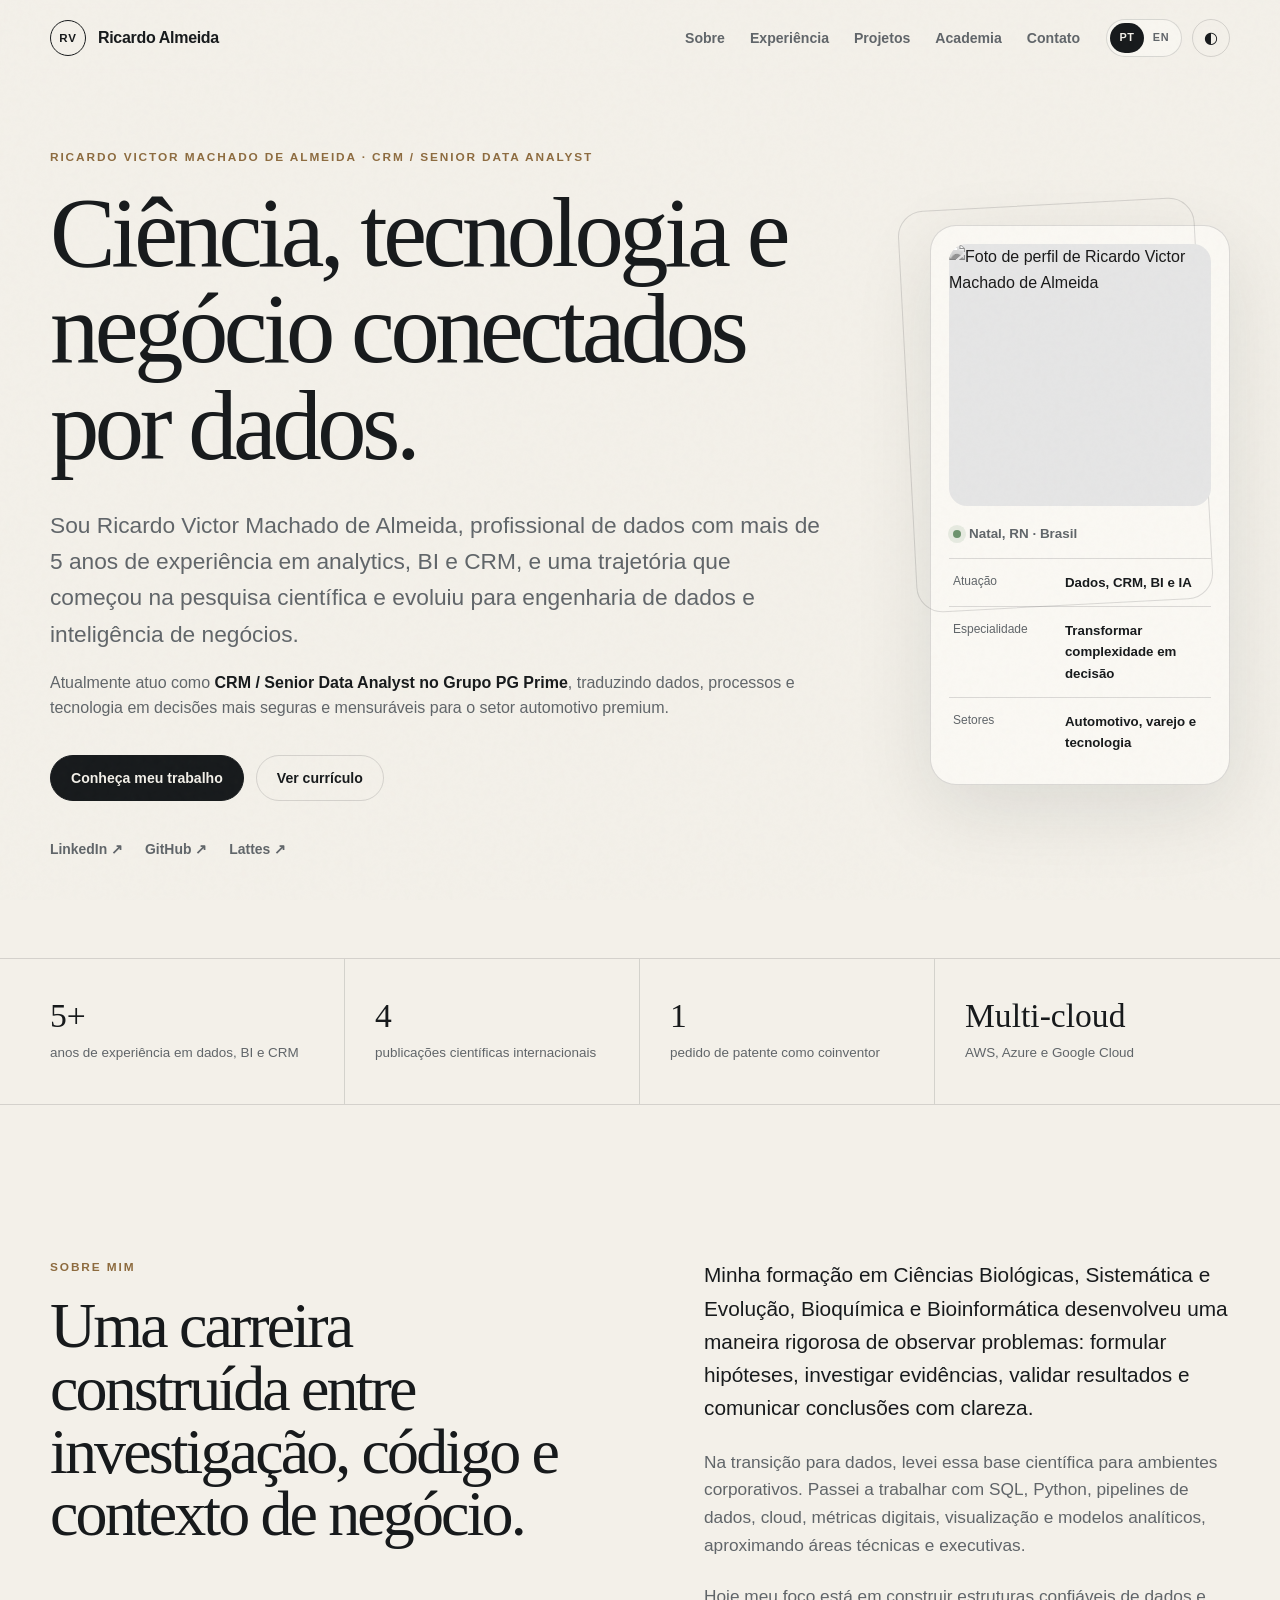
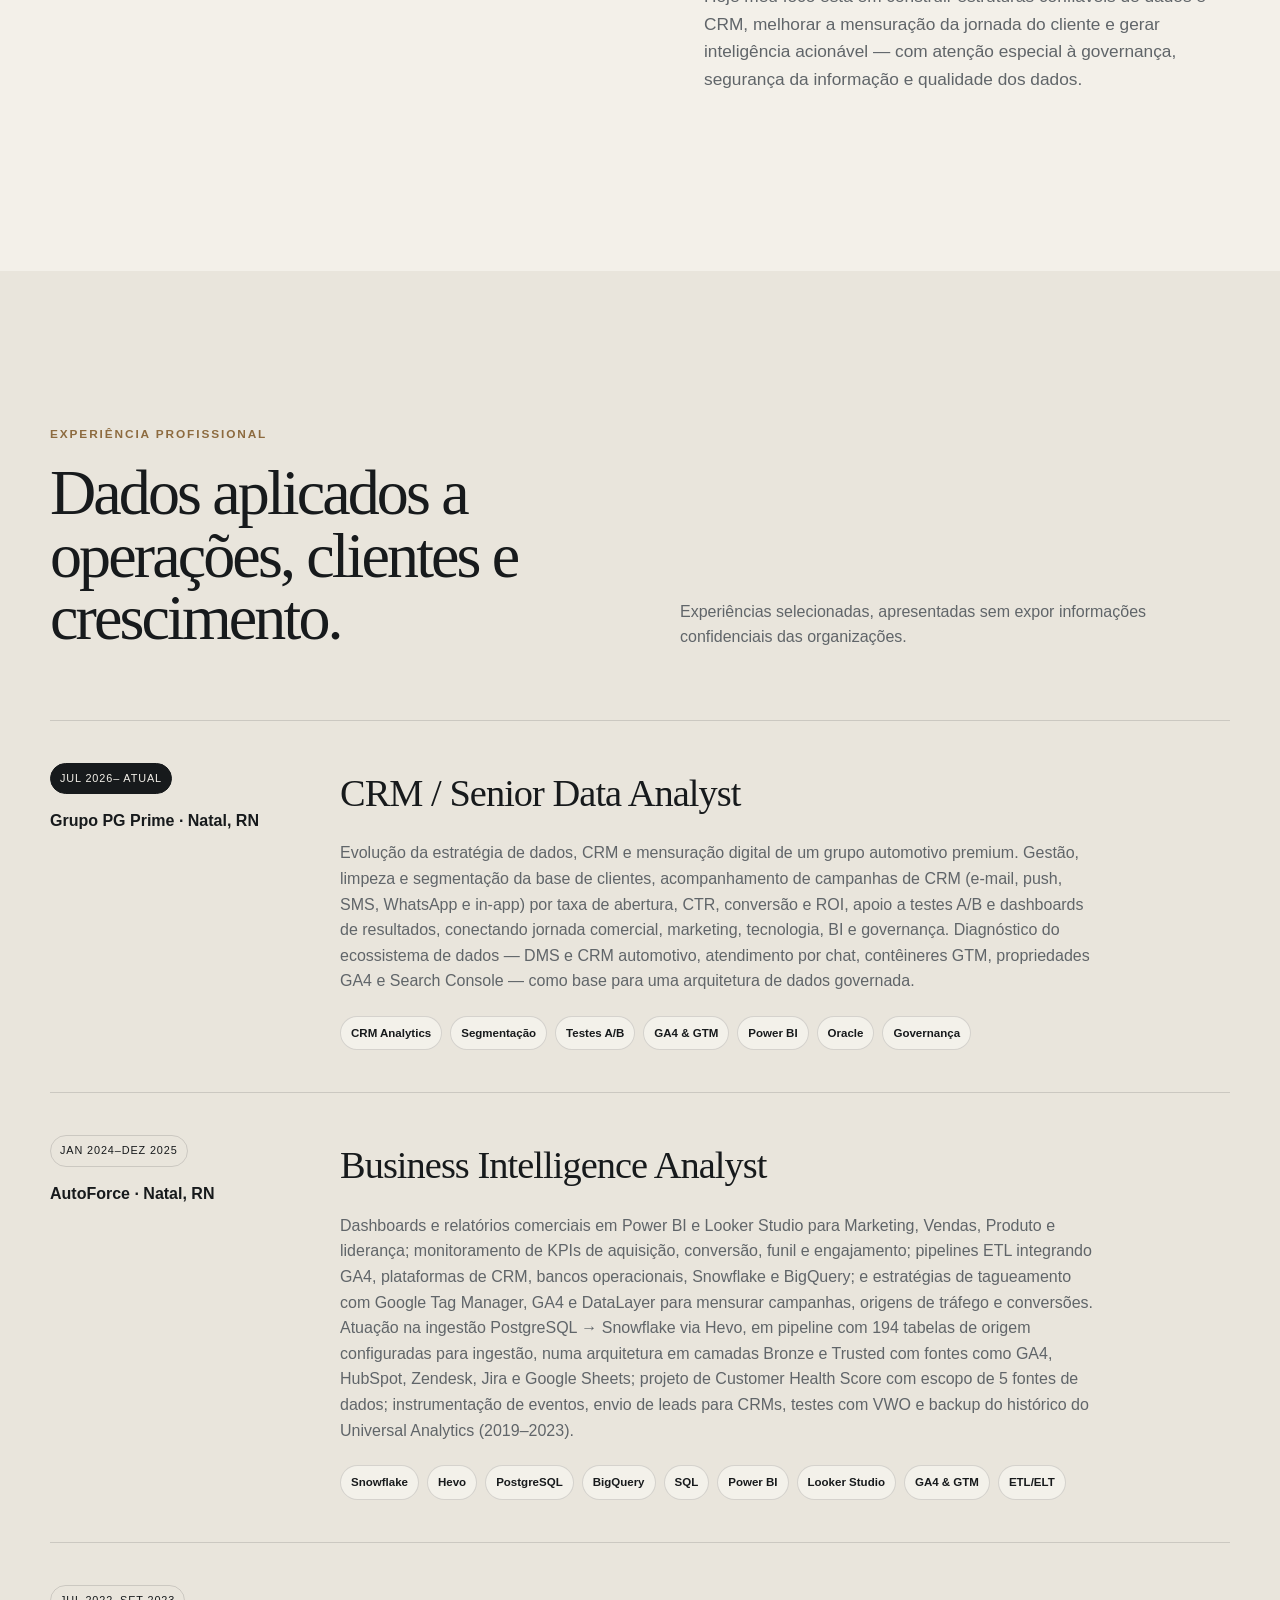
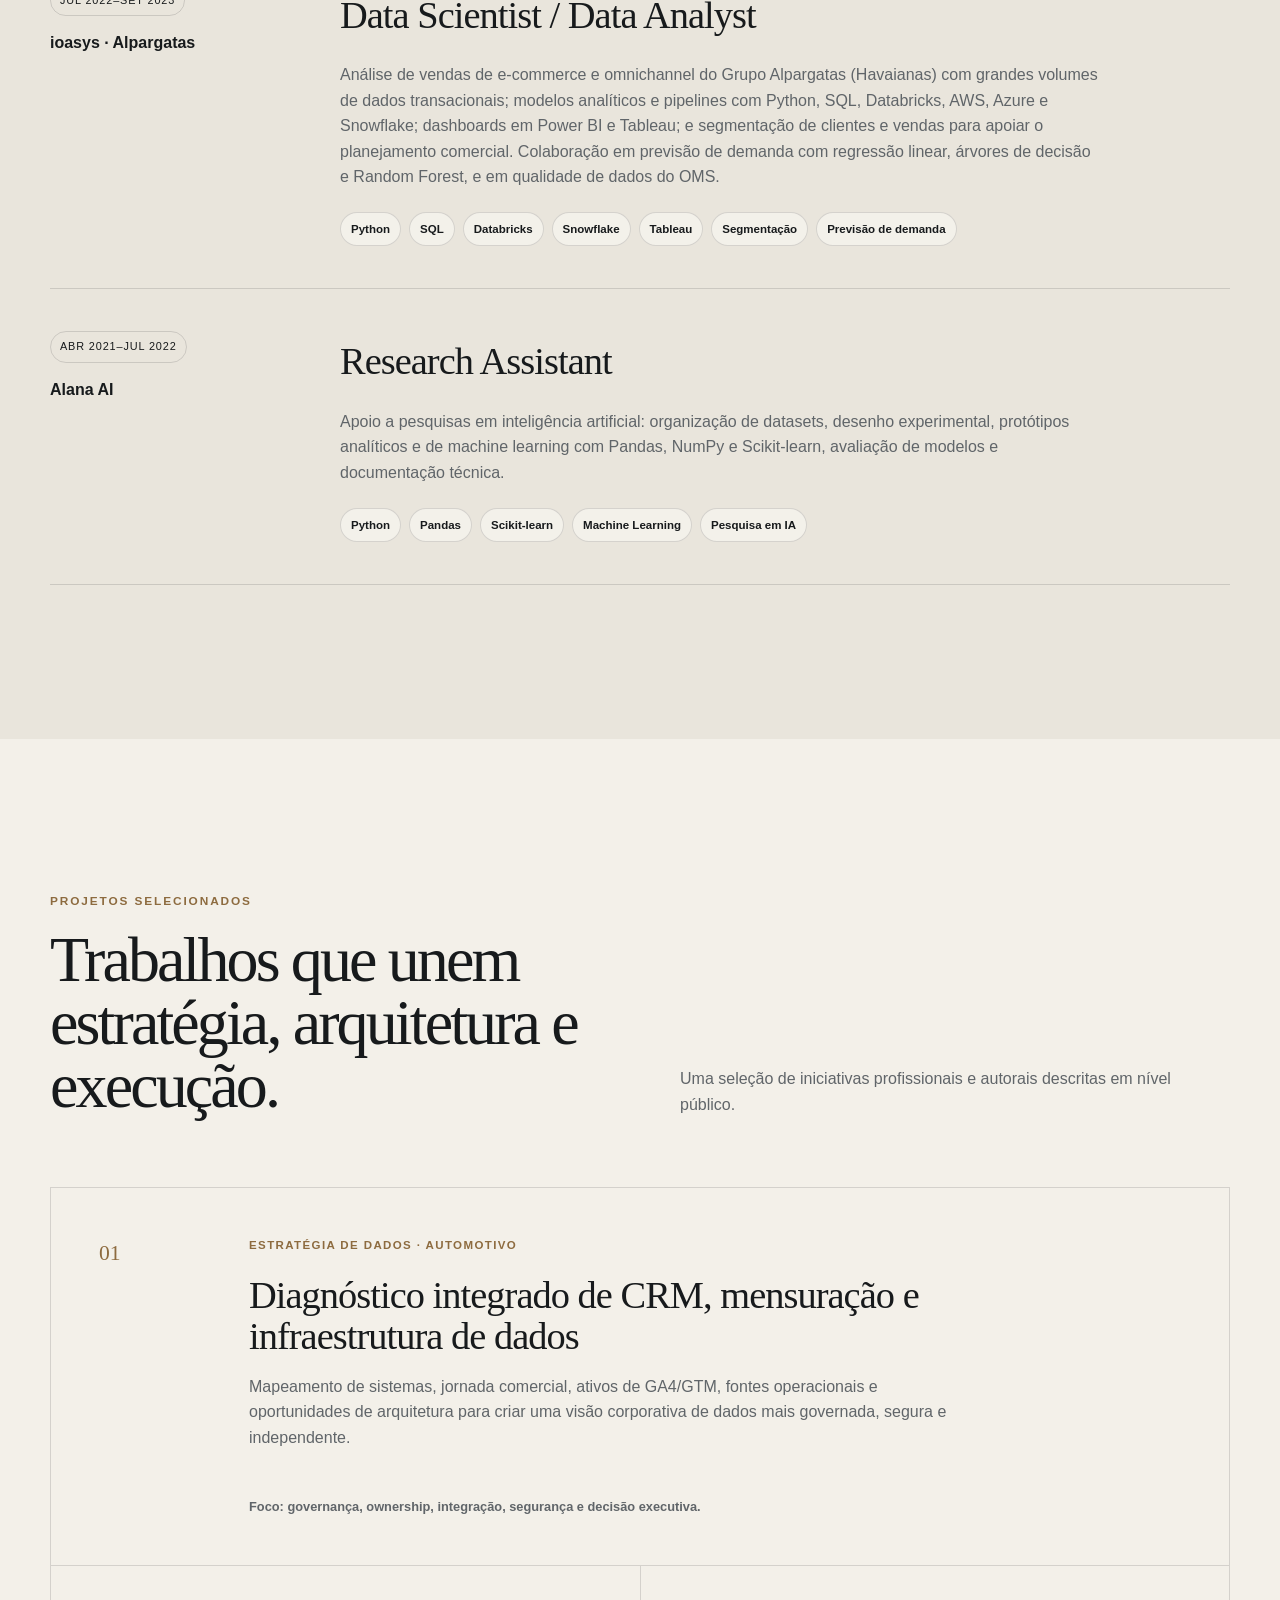
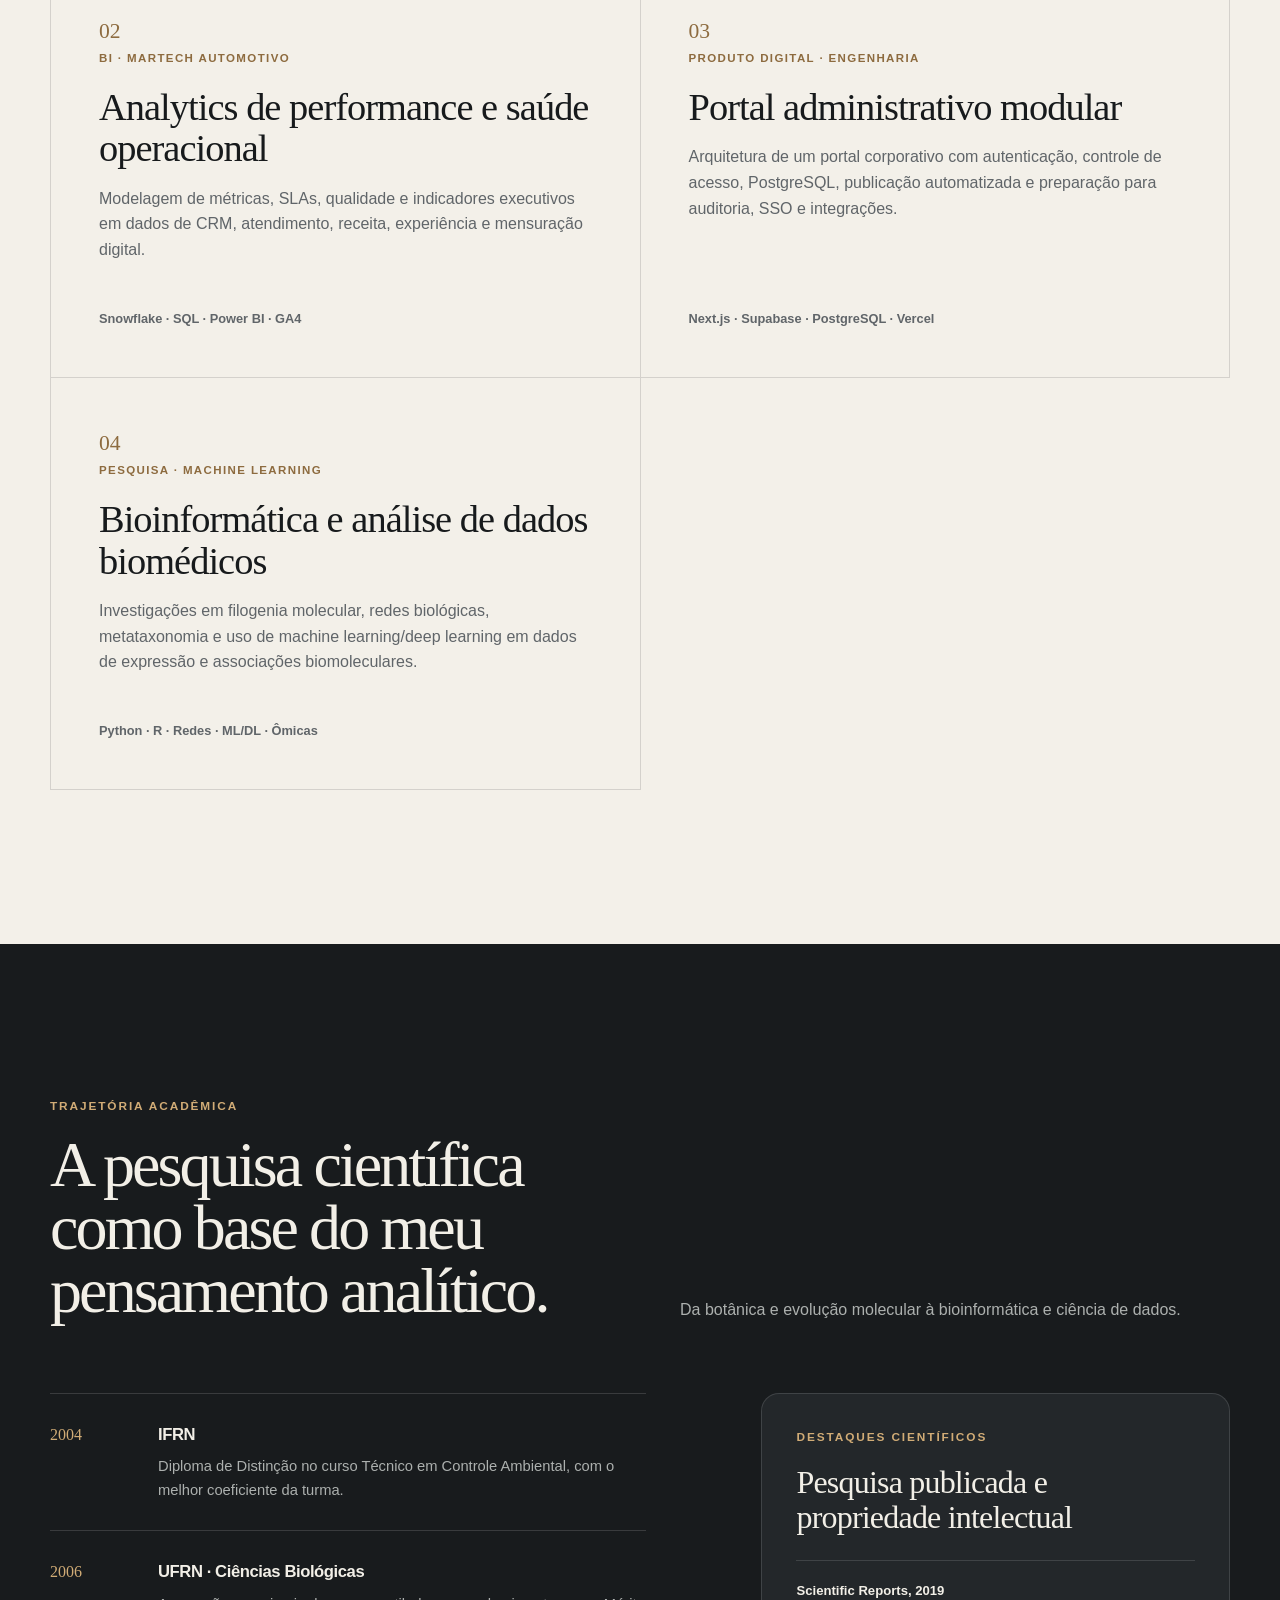
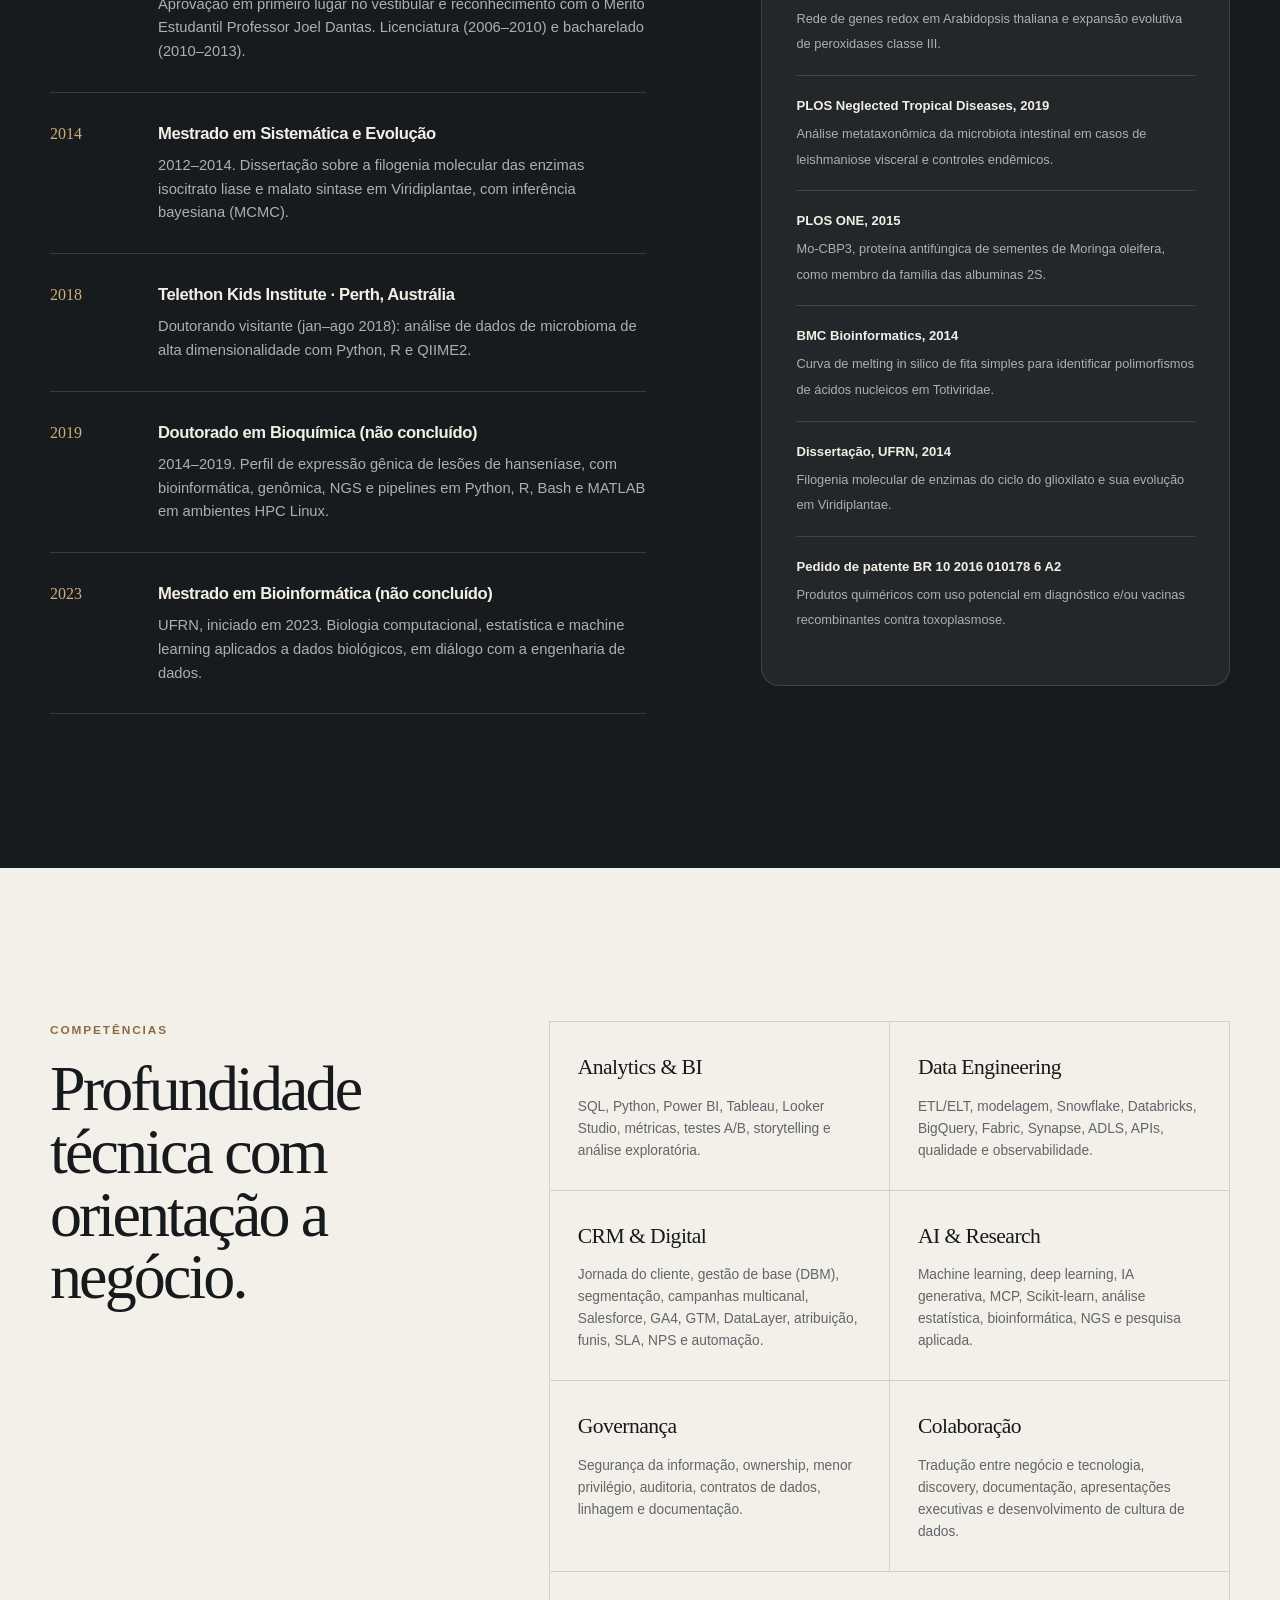
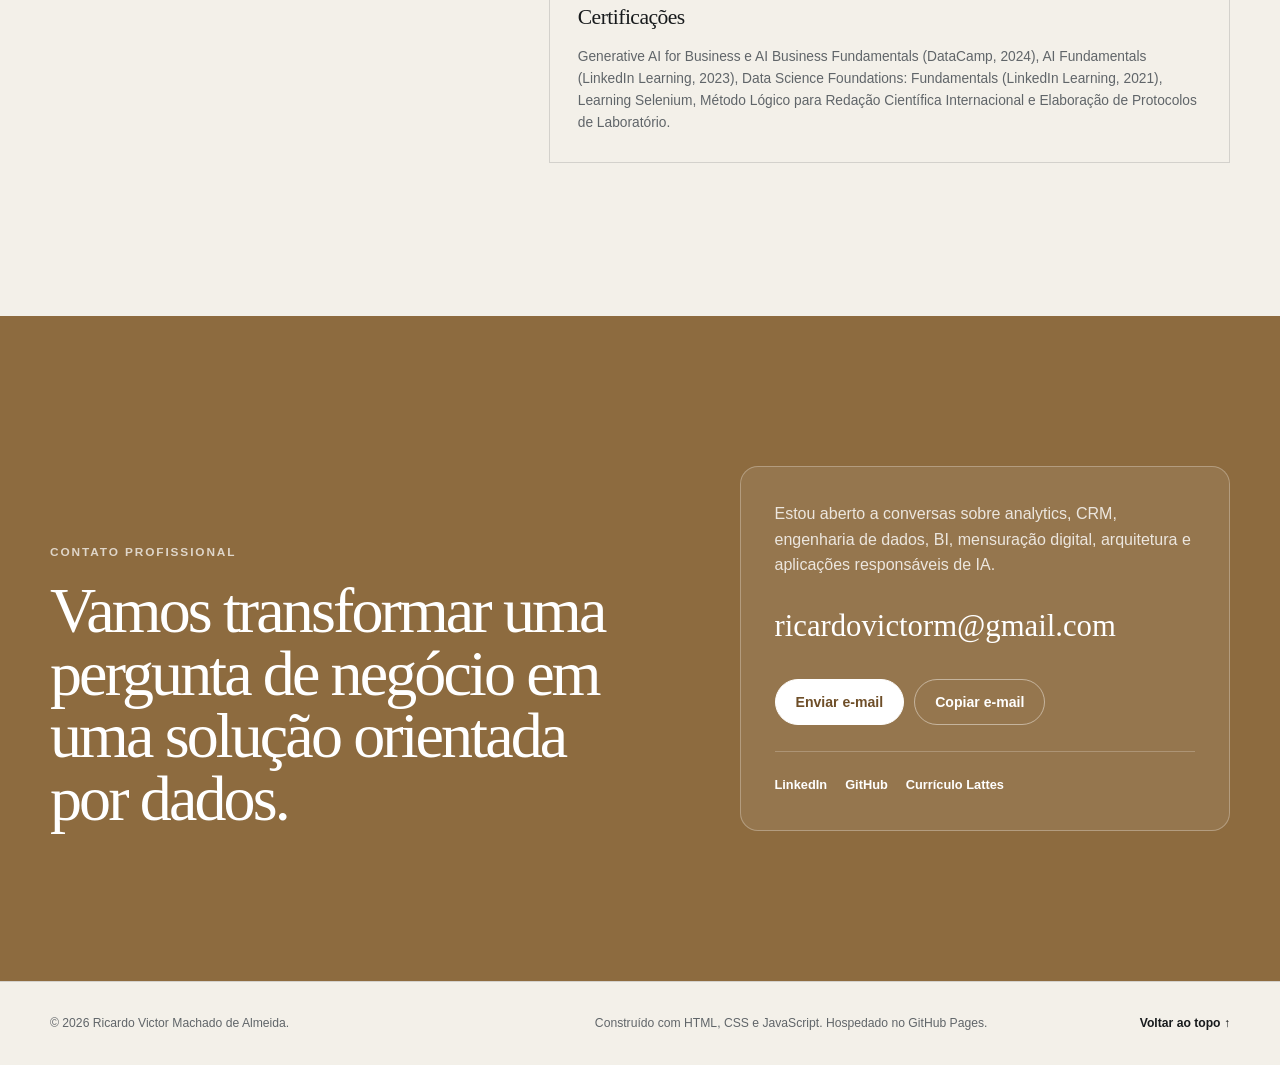
==== commit ae2aeefd: "Improve SEO/GEO and align content with LinkedIn - Add Open Graph image, richer meta tags and JSON-LD" ====
--- a/index.html
+++ b/index.html
@@ -4,39 +4,148 @@
   <meta charset="utf-8">
   <meta name="viewport" content="width=device-width, initial-scale=1">
   <meta name="theme-color" content="#f3f0e9">
-  <meta name="description" content="Portfólio e página profissional de Ricardo Victor Machado de Almeida — CRM, Data Analytics, Business Intelligence, Engenharia de Dados e Inteligência Artificial.">
+  <meta name="description" content="Ricardo Victor Machado de Almeida é CRM / Senior Data Analyst em Natal (RN): data analytics, BI, engenharia de dados, GA4, Power BI, Snowflake, SQL, Python e IA.">
+  <meta name="keywords" content="Ricardo Victor Machado de Almeida, Ricardo Almeida, analista de dados sênior, senior data analyst, CRM analytics, business intelligence, engenharia de dados, data analytics, Power BI, Snowflake, SQL, Python, GA4, GTM, Databricks, BigQuery, Microsoft Fabric, bioinformática, Natal RN">
   <meta name="author" content="Ricardo Victor Machado de Almeida">
-  <meta name="robots" content="index, follow">
-  <meta property="og:type" content="website">
+  <meta name="robots" content="index, follow, max-image-preview:large">
+  <meta property="og:type" content="profile">
+  <meta property="og:site_name" content="Ricardo Victor Machado de Almeida">
   <meta property="og:locale" content="pt_BR">
   <meta property="og:locale:alternate" content="en_US">
-  <meta property="og:title" content="Ricardo Victor Machado de Almeida | Data & Analytics">
+  <meta property="og:title" content="Ricardo Victor Machado de Almeida | Analista de Dados Sênior · CRM · BI">
   <meta property="og:description" content="Da pesquisa científica à inteligência de negócios: dados, CRM, BI, engenharia e IA aplicados a decisões reais.">
   <meta property="og:url" content="https://ricardovictorm.github.io/">
-  <meta property="og:image" content="https://avatars.githubusercontent.com/u/40348009?v=4">
-  <meta name="twitter:card" content="summary">
+  <meta property="og:image" content="https://ricardovictorm.github.io/assets/img/og-image.png">
+  <meta property="og:image:width" content="1200">
+  <meta property="og:image:height" content="630">
+  <meta property="og:image:alt" content="Ricardo Victor Machado de Almeida, CRM / Senior Data Analyst">
+  <meta property="profile:first_name" content="Ricardo">
+  <meta property="profile:last_name" content="Almeida">
+  <meta name="twitter:card" content="summary_large_image">
+  <meta name="twitter:title" content="Ricardo Victor Machado de Almeida | Analista de Dados Sênior · CRM · BI">
+  <meta name="twitter:description" content="Da pesquisa científica à inteligência de negócios: dados, CRM, BI, engenharia e IA aplicados a decisões reais.">
+  <meta name="twitter:image" content="https://ricardovictorm.github.io/assets/img/og-image.png">
   <link rel="canonical" href="https://ricardovictorm.github.io/">
   <link rel="alternate" hreflang="pt-BR" href="https://ricardovictorm.github.io/">
   <link rel="alternate" hreflang="en" href="https://ricardovictorm.github.io/en.html">
   <link rel="alternate" hreflang="x-default" href="https://ricardovictorm.github.io/">
+  <link rel="alternate" type="text/plain" href="https://ricardovictorm.github.io/llms.txt" title="llms.txt">
   <link rel="icon" href="assets/img/favicon.svg" type="image/svg+xml">
   <link rel="manifest" href="site.webmanifest">
   <link rel="stylesheet" href="assets/css/styles.css">
   <link rel="stylesheet" href="assets/css/language.css">
-  <title>Ricardo Victor Machado de Almeida | Data & Analytics</title>
+  <script>document.documentElement.classList.add('js');</script>
+  <title>Ricardo Victor Machado de Almeida | Analista de Dados Sênior · CRM · BI</title>
   <script type="application/ld+json">
   {
     "@context": "https://schema.org",
-    "@type": "Person",
-    "name": "Ricardo Victor Machado de Almeida",
-    "alternateName": "Ricardo Almeida",
-    "url": "https://ricardovictorm.github.io/",
-    "image": "https://avatars.githubusercontent.com/u/40348009?v=4",
-    "jobTitle": "CRM / Senior Data Analyst",
-    "worksFor": {"@type": "Organization", "name": "Grupo PG Prime"},
-    "alumniOf": {"@type": "CollegeOrUniversity", "name": "Universidade Federal do Rio Grande do Norte"},
-    "sameAs": ["https://www.linkedin.com/in/ricardovictorm","https://github.com/RicardoVictorm","http://lattes.cnpq.br/4926674754201357"],
-    "knowsAbout": ["Data Analytics","Business Intelligence","Data Engineering","CRM","SQL","Python","Power BI","Snowflake","Databricks","BigQuery","Microsoft Fabric","GA4","Machine Learning","Bioinformatics"]
+    "@graph": [
+      {
+        "@type": "WebSite",
+        "@id": "https://ricardovictorm.github.io/#website",
+        "url": "https://ricardovictorm.github.io/",
+        "name": "Ricardo Victor Machado de Almeida",
+        "inLanguage": ["pt-BR", "en"],
+        "publisher": {"@id": "https://ricardovictorm.github.io/#person"}
+      },
+      {
+        "@type": "ProfilePage",
+        "@id": "https://ricardovictorm.github.io/#profilepage",
+        "url": "https://ricardovictorm.github.io/",
+        "name": "Ricardo Victor Machado de Almeida | Analista de Dados Sênior · CRM · BI",
+        "inLanguage": "pt-BR",
+        "dateModified": "2026-10-19",
+        "isPartOf": {"@id": "https://ricardovictorm.github.io/#website"},
+        "mainEntity": {"@id": "https://ricardovictorm.github.io/#person"}
+      },
+      {
+        "@type": "Person",
+        "@id": "https://ricardovictorm.github.io/#person",
+        "name": "Ricardo Victor Machado de Almeida",
+        "alternateName": "Ricardo Almeida",
+        "givenName": "Ricardo",
+        "additionalName": "Victor Machado de",
+        "familyName": "Almeida",
+        "url": "https://ricardovictorm.github.io/",
+        "image": "https://avatars.githubusercontent.com/u/40348009?v=4",
+        "email": "mailto:ricardovictorm@gmail.com",
+        "description": "Profissional de dados com mais de 5 anos de experiência em analytics, BI e CRM e formação científica (mestrado em Sistemática e Evolução e pesquisa doutoral em Bioquímica pela UFRN), atuando como CRM / Senior Data Analyst em data analytics, BI, engenharia de dados, CRM, mensuração digital e IA.",
+        "jobTitle": "CRM / Senior Data Analyst",
+        "hasOccupation": {
+          "@type": "Occupation",
+          "name": "CRM / Senior Data Analyst",
+          "occupationLocation": {"@type": "City", "name": "Natal, RN, Brasil"},
+          "skills": "Data Analytics, Business Intelligence, Data Engineering, CRM Analytics, SQL, Python, Power BI, Snowflake, GA4, GTM, Data Governance"
+        },
+        "worksFor": {"@type": "Organization", "name": "Grupo PG Prime"},
+        "alumniOf": [
+          {"@type": "CollegeOrUniversity", "name": "Universidade Federal do Rio Grande do Norte", "alternateName": "UFRN", "sameAs": "https://www.ufrn.br/"},
+          {"@type": "EducationalOrganization", "name": "Instituto Federal do Rio Grande do Norte", "alternateName": "IFRN", "sameAs": "https://portal.ifrn.edu.br/"}
+        ],
+        "address": {"@type": "PostalAddress", "addressLocality": "Natal", "addressRegion": "RN", "addressCountry": "BR"},
+        "nationality": {"@type": "Country", "name": "Brasil"},
+        "knowsLanguage": [
+          {"@type": "Language", "name": "Português", "alternateName": "pt"},
+          {"@type": "Language", "name": "Inglês", "alternateName": "en"},
+          {"@type": "Language", "name": "Espanhol", "alternateName": "es"}
+        ],
+        "award": ["Diploma de Distinção no Curso Técnico em Controle Ambiental (IFRN)", "Mérito Estudantil Professor Joel Dantas (UFRN)"],
+        "hasCredential": [
+          {"@type": "EducationalOccupationalCredential", "name": "Generative AI for Business", "credentialCategory": "certificate", "recognizedBy": {"@type": "Organization", "name": "DataCamp"}, "dateCreated": "2024-01"},
+          {"@type": "EducationalOccupationalCredential", "name": "AI Business Fundamentals", "credentialCategory": "certificate", "recognizedBy": {"@type": "Organization", "name": "DataCamp"}, "dateCreated": "2024-01"},
+          {"@type": "EducationalOccupationalCredential", "name": "AI Fundamentals", "credentialCategory": "certificate", "recognizedBy": {"@type": "Organization", "name": "LinkedIn Learning"}, "dateCreated": "2023-01"},
+          {"@type": "EducationalOccupationalCredential", "name": "Data Science Foundations: Fundamentals", "credentialCategory": "certificate", "recognizedBy": {"@type": "Organization", "name": "LinkedIn Learning"}, "dateCreated": "2021-01"},
+          {"@type": "EducationalOccupationalCredential", "name": "Learning Selenium", "credentialCategory": "certificate"},
+          {"@type": "EducationalOccupationalCredential", "name": "Método Lógico para Redação Científica Internacional", "credentialCategory": "certificate"},
+          {"@type": "EducationalOccupationalCredential", "name": "Elaboração de Protocolos de Laboratório", "credentialCategory": "certificate"}
+        ],
+        "sameAs": ["https://www.linkedin.com/in/ricardovictorm", "https://github.com/RicardoVictorm", "https://lattes.cnpq.br/4926674754201357"],
+        "knowsAbout": ["Data Analytics", "Business Intelligence", "Data Engineering", "CRM Analytics", "Customer Journey Analytics", "Digital Analytics", "CRM Campaign Analytics", "A/B Testing", "Customer Segmentation", "Salesforce", "Model Context Protocol (MCP)", "Generative AI", "SQL", "Python", "R", "DAX", "Power BI", "Tableau", "Looker Studio", "Snowflake", "Databricks", "BigQuery", "Microsoft Fabric", "Azure Synapse", "AWS", "Microsoft Azure", "Google Cloud", "GA4", "Google Tag Manager", "ETL/ELT", "Data Modeling", "Data Quality", "Data Governance", "Machine Learning", "Deep Learning", "Statistics", "Bioinformatics", "Molecular Phylogenetics", "PostgreSQL", "Hevo", "HubSpot", "Zendesk", "Medallion Architecture", "Customer Health Score", "Event Tracking", "VWO", "Google Search Console", "Demand Forecasting", "Random Forest"]
+      },
+      {
+        "@type": "ScholarlyArticle",
+        "headline": "Analysis of Arabidopsis thaliana Redox Gene Network Indicates Evolutionary Expansion of Class III Peroxidase in Plants",
+        "datePublished": "2019",
+        "url": "https://www.nature.com/articles/s41598-019-52299-y",
+        "sameAs": "https://doi.org/10.1038/s41598-019-52299-y",
+        "isPartOf": {"@type": "Periodical", "name": "Scientific Reports"},
+        "author": {"@id": "https://ricardovictorm.github.io/#person"}
+      },
+      {
+        "@type": "ScholarlyArticle",
+        "headline": "Meta-taxonomic analysis of prokaryotic and eukaryotic gut flora in stool samples from visceral leishmaniasis cases and endemic controls in Bihar State, India",
+        "datePublished": "2019",
+        "url": "https://doi.org/10.1371/journal.pntd.0007444",
+        "isPartOf": {"@type": "Periodical", "name": "PLOS Neglected Tropical Diseases"},
+        "author": {"@id": "https://ricardovictorm.github.io/#person"}
+      },
+      {
+        "@type": "ScholarlyArticle",
+        "headline": "Mo-CBP3, an Antifungal Chitin-Binding Protein from Moringa oleifera Seeds, Is a Member of the 2S Albumin Family",
+        "datePublished": "2015-03-19",
+        "url": "https://doi.org/10.1371/journal.pone.0119871",
+        "isPartOf": {"@type": "Periodical", "name": "PLOS ONE"},
+        "author": {"@id": "https://ricardovictorm.github.io/#person"}
+      },
+      {
+        "@type": "ScholarlyArticle",
+        "headline": "In silico single strand melting curve: a new approach to identify nucleic acid polymorphisms in Totiviridae",
+        "datePublished": "2014",
+        "url": "https://doi.org/10.1186/1471-2105-15-243",
+        "isPartOf": {"@type": "Periodical", "name": "BMC Bioinformatics"},
+        "author": {"@id": "https://ricardovictorm.github.io/#person"}
+      },
+      {
+        "@type": "Thesis",
+        "name": "Filogenia molecular das enzimas isocitrato liase e malato sintase e sua evolução em Viridiplantae",
+        "inLanguage": "pt-BR",
+        "datePublished": "2014",
+        "inSupportOf": "Mestrado em Sistemática e Evolução",
+        "url": "https://repositorio.ufrn.br/handle/123456789/19577",
+        "sourceOrganization": {"@type": "CollegeOrUniversity", "name": "Universidade Federal do Rio Grande do Norte"},
+        "author": {"@id": "https://ricardovictorm.github.io/#person"}
+      }
+    ]
   }
   </script>
 </head>
@@ -57,12 +166,11 @@
     <section class="hero section-shell" aria-labelledby="hero-title">
       <div class="container hero-grid">
         <div class="hero-copy reveal">
-          <p class="eyebrow">CRM · Data Analytics · Business Intelligence</p>
-          <h1 id="hero-title">Ciência, tecnologia e negócio conectados por dados.</h1>
-          <p class="hero-lead">Sou Ricardo Victor Machado de Almeida, profissional de dados com uma trajetória que começou na pesquisa científica e evoluiu para analytics, engenharia de dados, CRM e inteligência de negócios.</p>
+          <h1 id="hero-title"><span class="eyebrow hero-name">Ricardo Victor Machado de Almeida · CRM / Senior Data Analyst</span>Ciência, tecnologia e negócio conectados por dados.</h1>
+          <p class="hero-lead">Sou Ricardo Victor Machado de Almeida, profissional de dados com mais de 5 anos de experiência em analytics, BI e CRM, e uma trajetória que começou na pesquisa científica e evoluiu para engenharia de dados e inteligência de negócios.</p>
           <p class="hero-support">Atualmente atuo como <strong>CRM / Senior Data Analyst no Grupo PG Prime</strong>, traduzindo dados, processos e tecnologia em decisões mais seguras e mensuráveis para o setor automotivo premium.</p>
           <div class="hero-actions"><a class="button button-primary" href="#projetos">Conheça meu trabalho</a><a class="button button-ghost" href="curriculo.html">Ver currículo</a></div>
-          <ul class="hero-links" aria-label="Perfis profissionais"><li><a href="https://www.linkedin.com/in/ricardovictorm" target="_blank" rel="noreferrer">LinkedIn <span aria-hidden="true">↗</span></a></li><li><a href="https://github.com/RicardoVictorm" target="_blank" rel="noreferrer">GitHub <span aria-hidden="true">↗</span></a></li><li><a href="http://lattes.cnpq.br/4926674754201357" target="_blank" rel="noreferrer">Lattes <span aria-hidden="true">↗</span></a></li></ul>
+          <ul class="hero-links" aria-label="Perfis profissionais"><li><a href="https://www.linkedin.com/in/ricardovictorm" target="_blank" rel="noreferrer">LinkedIn <span aria-hidden="true">↗</span></a></li><li><a href="https://github.com/RicardoVictorm" target="_blank" rel="noreferrer">GitHub <span aria-hidden="true">↗</span></a></li><li><a href="https://lattes.cnpq.br/4926674754201357" target="_blank" rel="noreferrer">Lattes <span aria-hidden="true">↗</span></a></li></ul>
         </div>
         <aside class="hero-card reveal" aria-label="Resumo profissional">
           <div class="portrait-frame"><img src="https://avatars.githubusercontent.com/u/40348009?v=4" alt="Foto de perfil de Ricardo Victor Machado de Almeida" width="360" height="360"></div>
@@ -71,12 +179,13 @@
         </aside>
       </div>
     </section>
-    <section class="metrics-strip" aria-label="Destaques da trajetória"><div class="container metrics-grid"><div class="metric reveal"><strong>2</strong><span>publicações científicas internacionais</span></div><div class="metric reveal"><strong>1</strong><span>pedido de patente como coinventor</span></div><div class="metric reveal"><strong>3</strong><span>frentes integradas: analytics, engenharia e CRM</span></div><div class="metric reveal"><strong>Multi-cloud</strong><span>AWS, Azure e Google Cloud</span></div></div></section>
+    <section class="metrics-strip" aria-label="Destaques da trajetória"><div class="container metrics-grid"><div class="metric reveal"><strong>5+</strong><span>anos de experiência em dados, BI e CRM</span></div><div class="metric reveal"><strong>4</strong><span>publicações científicas internacionais</span></div><div class="metric reveal"><strong>1</strong><span>pedido de patente como coinventor</span></div><div class="metric reveal"><strong>Multi-cloud</strong><span>AWS, Azure e Google Cloud</span></div></div></section>
     <section class="content-section" id="sobre"><div class="container split-layout"><div class="section-heading reveal"><p class="eyebrow">Sobre mim</p><h2>Uma carreira construída entre investigação, código e contexto de negócio.</h2></div><div class="prose reveal"><p>Minha formação em Ciências Biológicas, Sistemática e Evolução, Bioquímica e Bioinformática desenvolveu uma maneira rigorosa de observar problemas: formular hipóteses, investigar evidências, validar resultados e comunicar conclusões com clareza.</p><p>Na transição para dados, levei essa base científica para ambientes corporativos. Passei a trabalhar com SQL, Python, pipelines de dados, cloud, métricas digitais, visualização e modelos analíticos, aproximando áreas técnicas e executivas.</p><p>Hoje meu foco está em construir estruturas confiáveis de dados e CRM, melhorar a mensuração da jornada do cliente e gerar inteligência acionável — com atenção especial à governança, segurança da informação e qualidade dos dados.</p></div></div></section>
     <section class="content-section section-muted" id="experiencia"><div class="container"><div class="section-heading section-heading-wide reveal"><p class="eyebrow">Experiência profissional</p><h2>Dados aplicados a operações, clientes e crescimento.</h2><p>Experiências selecionadas, apresentadas sem expor informações confidenciais das organizações.</p></div><div class="experience-list">
-      <article class="experience-item reveal"><div class="experience-meta"><span class="status-chip">Atual</span><p>Grupo PG Prime</p></div><div class="experience-body"><h3>CRM / Senior Data Analyst</h3><p>Atuação na evolução da estratégia de dados, CRM e mensuração digital de um grupo automotivo premium, conectando jornada comercial, marketing, tecnologia, BI e governança.</p><ul class="tag-list"><li>CRM Analytics</li><li>Arquitetura de Dados</li><li>GA4 & GTM</li><li>Power BI</li><li>Oracle</li><li>Governança</li></ul></div></article>
-      <article class="experience-item reveal"><div class="experience-meta"><span class="period-chip">Experiência anterior</span><p>AutoForce</p></div><div class="experience-body"><h3>Business Intelligence Analyst</h3><p>Desenvolvimento de análises e produtos de dados para marketing digital automotivo, com integração de fontes, modelagem, qualidade, mensuração GA4, dashboards e suporte à tomada de decisão.</p><ul class="tag-list"><li>Snowflake</li><li>SQL</li><li>Power BI</li><li>GA4</li><li>ETL/ELT</li><li>Data Quality</li></ul></div></article>
-      <article class="experience-item reveal"><div class="experience-meta"><span class="period-chip">Experiência anterior</span><p>ioasys · Alpargatas</p></div><div class="experience-body"><h3>Data Scientist / Data Analyst</h3><p>Participação em iniciativas de analytics para operações omnichannel e DTC, explorando comportamento, desempenho e oportunidades de negócio com Python, SQL, cloud e métodos estatísticos.</p><ul class="tag-list"><li>Python</li><li>SQL</li><li>Machine Learning</li><li>Omnichannel</li><li>Cloud</li><li>Storytelling</li></ul></div></article>
+      <article class="experience-item reveal"><div class="experience-meta"><span class="status-chip"><time datetime="2026-07">Jul 2026</time> – atual</span><p>Grupo PG Prime · Natal, RN</p></div><div class="experience-body"><h3>CRM / Senior Data Analyst</h3><p>Evolução da estratégia de dados, CRM e mensuração digital de um grupo automotivo premium. Gestão, limpeza e segmentação da base de clientes, acompanhamento de campanhas de CRM (e-mail, push, SMS, WhatsApp e in-app) por taxa de abertura, CTR, conversão e ROI, apoio a testes A/B e dashboards de resultados, conectando jornada comercial, marketing, tecnologia, BI e governança. Diagnóstico do ecossistema de dados — DMS e CRM automotivo, atendimento por chat, contêineres GTM, propriedades GA4 e Search Console — como base para uma arquitetura de dados governada.</p><ul class="tag-list"><li>CRM Analytics</li><li>Segmentação</li><li>Testes A/B</li><li>GA4 & GTM</li><li>Power BI</li><li>Oracle</li><li>Governança</li></ul></div></article>
+      <article class="experience-item reveal"><div class="experience-meta"><span class="period-chip"><time datetime="2024-01">Jan 2024</time> – <time datetime="2025-12">dez 2025</time></span><p>AutoForce · Natal, RN</p></div><div class="experience-body"><h3>Business Intelligence Analyst</h3><p>Dashboards e relatórios comerciais em Power BI e Looker Studio para Marketing, Vendas, Produto e liderança; monitoramento de KPIs de aquisição, conversão, funil e engajamento; pipelines ETL integrando GA4, plataformas de CRM, bancos operacionais, Snowflake e BigQuery; e estratégias de tagueamento com Google Tag Manager, GA4 e DataLayer para mensurar campanhas, origens de tráfego e conversões. Atuação na ingestão PostgreSQL → Snowflake via Hevo, em pipeline com 194 tabelas de origem configuradas para ingestão, numa arquitetura em camadas Bronze e Trusted com fontes como GA4, HubSpot, Zendesk, Jira e Google Sheets; projeto de Customer Health Score com escopo de 5 fontes de dados; instrumentação de eventos, envio de leads para CRMs, testes com VWO e backup do histórico do Universal Analytics (2019–2023).</p><ul class="tag-list"><li>Snowflake</li><li>Hevo</li><li>PostgreSQL</li><li>BigQuery</li><li>SQL</li><li>Power BI</li><li>Looker Studio</li><li>GA4 & GTM</li><li>ETL/ELT</li></ul></div></article>
+      <article class="experience-item reveal"><div class="experience-meta"><span class="period-chip"><time datetime="2022-07">Jul 2022</time> – <time datetime="2023-09">set 2023</time></span><p>ioasys · Alpargatas</p></div><div class="experience-body"><h3>Data Scientist / Data Analyst</h3><p>Análise de vendas de e-commerce e omnichannel do Grupo Alpargatas (Havaianas) com grandes volumes de dados transacionais; modelos analíticos e pipelines com Python, SQL, Databricks, AWS, Azure e Snowflake; dashboards em Power BI e Tableau; e segmentação de clientes e vendas para apoiar o planejamento comercial. Colaboração em previsão de demanda com regressão linear, árvores de decisão e Random Forest, e em qualidade de dados do OMS.</p><ul class="tag-list"><li>Python</li><li>SQL</li><li>Databricks</li><li>Snowflake</li><li>Tableau</li><li>Segmentação</li><li>Previsão de demanda</li></ul></div></article>
+      <article class="experience-item reveal"><div class="experience-meta"><span class="period-chip"><time datetime="2021-04">Abr 2021</time> – <time datetime="2022-07">jul 2022</time></span><p>Alana AI</p></div><div class="experience-body"><h3>Research Assistant</h3><p>Apoio a pesquisas em inteligência artificial: organização de datasets, desenho experimental, protótipos analíticos e de machine learning com Pandas, NumPy e Scikit-learn, avaliação de modelos e documentação técnica.</p><ul class="tag-list"><li>Python</li><li>Pandas</li><li>Scikit-learn</li><li>Machine Learning</li><li>Pesquisa em IA</li></ul></div></article>
     </div></div></section>
     <section class="content-section" id="projetos"><div class="container"><div class="section-heading section-heading-wide reveal"><p class="eyebrow">Projetos selecionados</p><h2>Trabalhos que unem estratégia, arquitetura e execução.</h2><p>Uma seleção de iniciativas profissionais e autorais descritas em nível público.</p></div><div class="project-grid">
       <article class="project-card project-featured reveal"><div class="project-number">01</div><div><p class="project-kicker">Estratégia de dados · Automotivo</p><h3>Diagnóstico integrado de CRM, mensuração e infraestrutura de dados</h3><p>Mapeamento de sistemas, jornada comercial, ativos de GA4/GTM, fontes operacionais e oportunidades de arquitetura para criar uma visão corporativa de dados mais governada, segura e independente.</p><div class="project-outcome">Foco: governança, ownership, integração, segurança e decisão executiva.</div></div></article>
@@ -86,18 +195,21 @@
     </div></div></section>
     <section class="content-section section-dark" id="academia"><div class="container"><div class="section-heading section-heading-wide reveal"><p class="eyebrow">Trajetória acadêmica</p><h2>A pesquisa científica como base do meu pensamento analítico.</h2><p>Da botânica e evolução molecular à bioinformática e ciência de dados.</p></div><div class="academic-grid"><div class="academic-timeline reveal">
       <article><span>2004</span><div><h3>IFRN</h3><p>Diploma de Distinção no curso Técnico em Controle Ambiental, com o melhor coeficiente da turma.</p></div></article>
-      <article><span>2006</span><div><h3>UFRN · Ciências Biológicas</h3><p>Aprovação em primeiro lugar no vestibular e reconhecimento com o Mérito Estudantil Professor Joel Dantas.</p></div></article>
-      <article><span>2014</span><div><h3>Mestrado em Sistemática e Evolução</h3><p>Dissertação sobre a filogenia molecular das enzimas isocitrato liase e malato sintase em Viridiplantae.</p></div></article>
-      <article><span>2019</span><div><h3>Pesquisa internacional e doutoral</h3><p>Publicações em Scientific Reports e PLOS Neglected Tropical Diseases, além de qualificação doutoral em Bioquímica.</p></div></article>
-      <article><span>Atual</span><div><h3>Bioinformática e dados</h3><p>Formação continuada e projetos de pesquisa que conectam biologia computacional, estatística, machine learning e engenharia de dados.</p></div></article>
+      <article><span>2006</span><div><h3>UFRN · Ciências Biológicas</h3><p>Aprovação em primeiro lugar no vestibular e reconhecimento com o Mérito Estudantil Professor Joel Dantas. Licenciatura (2006–2010) e bacharelado (2010–2013).</p></div></article>
+      <article><span>2014</span><div><h3>Mestrado em Sistemática e Evolução</h3><p>2012–2014. Dissertação sobre a filogenia molecular das enzimas isocitrato liase e malato sintase em Viridiplantae, com inferência bayesiana (MCMC).</p></div></article>
+      <article><span>2018</span><div><h3>Telethon Kids Institute · Perth, Austrália</h3><p>Doutorando visitante (jan–ago 2018): análise de dados de microbioma de alta dimensionalidade com Python, R e QIIME2.</p></div></article>
+      <article><span>2019</span><div><h3>Doutorado em Bioquímica (não concluído)</h3><p>2014–2019. Perfil de expressão gênica de lesões de hanseníase, com bioinformática, genômica, NGS e pipelines em Python, R, Bash e MATLAB em ambientes HPC Linux.</p></div></article>
+      <article><span>2023</span><div><h3>Mestrado em Bioinformática (não concluído)</h3><p>UFRN, iniciado em 2023. Biologia computacional, estatística e machine learning aplicados a dados biológicos, em diálogo com a engenharia de dados.</p></div></article>
     </div><aside class="research-card reveal"><p class="eyebrow">Destaques científicos</p><h3>Pesquisa publicada e propriedade intelectual</h3><ul class="research-list">
       <li><a href="https://www.nature.com/articles/s41598-019-52299-y" target="_blank" rel="noreferrer"><strong>Scientific Reports, 2019</strong><span>Rede de genes redox em Arabidopsis thaliana e expansão evolutiva de peroxidases classe III.</span></a></li>
       <li><a href="https://doi.org/10.1371/journal.pntd.0007444" target="_blank" rel="noreferrer"><strong>PLOS Neglected Tropical Diseases, 2019</strong><span>Análise metataxonômica da microbiota intestinal em casos de leishmaniose visceral e controles endêmicos.</span></a></li>
+      <li><a href="https://doi.org/10.1371/journal.pone.0119871" target="_blank" rel="noreferrer"><strong>PLOS ONE, 2015</strong><span>Mo-CBP3, proteína antifúngica de sementes de Moringa oleifera, como membro da família das albuminas 2S.</span></a></li>
+      <li><a href="https://doi.org/10.1186/1471-2105-15-243" target="_blank" rel="noreferrer"><strong>BMC Bioinformatics, 2014</strong><span>Curva de melting in silico de fita simples para identificar polimorfismos de ácidos nucleicos em Totiviridae.</span></a></li>
       <li><a href="https://repositorio.ufrn.br/handle/123456789/19577" target="_blank" rel="noreferrer"><strong>Dissertação, UFRN, 2014</strong><span>Filogenia molecular de enzimas do ciclo do glioxilato e sua evolução em Viridiplantae.</span></a></li>
-      <li><a href="http://lattes.cnpq.br/4926674754201357" target="_blank" rel="noreferrer"><strong>Pedido de patente BR 10 2016 010178 6 A2</strong><span>Produtos quiméricos com uso potencial em diagnóstico e/ou vacinas recombinantes contra toxoplasmose.</span></a></li>
+      <li><a href="https://lattes.cnpq.br/4926674754201357" target="_blank" rel="noreferrer"><strong>Pedido de patente BR 10 2016 010178 6 A2</strong><span>Produtos quiméricos com uso potencial em diagnóstico e/ou vacinas recombinantes contra toxoplasmose.</span></a></li>
     </ul></aside></div></div></section>
-    <section class="content-section" id="competencias"><div class="container skills-layout"><div class="section-heading reveal"><p class="eyebrow">Competências</p><h2>Profundidade técnica com orientação a negócio.</h2></div><div class="skills-groups reveal"><div><h3>Analytics & BI</h3><p>SQL, Python, Power BI, Tableau, Looker Studio, métricas, experimentação, storytelling e análise exploratória.</p></div><div><h3>Data Engineering</h3><p>ETL/ELT, modelagem, Snowflake, Databricks, BigQuery, Fabric, Synapse, ADLS, APIs, qualidade e observabilidade.</p></div><div><h3>CRM & Digital</h3><p>Jornada do cliente, segmentação, campanhas, GA4, GTM, atribuição, funis, SLA, NPS e automação.</p></div><div><h3>AI & Research</h3><p>Machine learning, deep learning, análise estatística, bioinformática, redes biológicas e pesquisa aplicada.</p></div><div><h3>Governança</h3><p>Segurança da informação, ownership, menor privilégio, auditoria, contratos de dados, linhagem e documentação.</p></div><div><h3>Colaboração</h3><p>Tradução entre negócio e tecnologia, discovery, documentação, apresentações executivas e desenvolvimento de cultura de dados.</p></div></div></div></section>
-    <section class="contact-section" id="contato"><div class="container contact-grid"><div class="reveal"><p class="eyebrow">Contato profissional</p><h2>Vamos transformar uma pergunta de negócio em uma solução orientada por dados.</h2></div><div class="contact-panel reveal"><p>Estou aberto a conversas sobre analytics, CRM, engenharia de dados, BI, mensuração digital, arquitetura e aplicações responsáveis de IA.</p><a class="contact-email" href="mailto:ricardovictorm@gmail.com">ricardovictorm@gmail.com</a><div class="contact-actions"><a class="button button-primary" href="mailto:ricardovictorm@gmail.com">Enviar e-mail</a><button class="button button-ghost copy-email" type="button" data-email="ricardovictorm@gmail.com">Copiar e-mail</button></div><div class="social-row"><a href="https://www.linkedin.com/in/ricardovictorm" target="_blank" rel="noreferrer">LinkedIn</a><a href="https://github.com/RicardoVictorm" target="_blank" rel="noreferrer">GitHub</a><a href="http://lattes.cnpq.br/4926674754201357" target="_blank" rel="noreferrer">Currículo Lattes</a></div></div></div></section>
+    <section class="content-section" id="competencias"><div class="container skills-layout"><div class="section-heading reveal"><p class="eyebrow">Competências</p><h2>Profundidade técnica com orientação a negócio.</h2></div><div class="skills-groups reveal"><div><h3>Analytics & BI</h3><p>SQL, Python, Power BI, Tableau, Looker Studio, métricas, testes A/B, storytelling e análise exploratória.</p></div><div><h3>Data Engineering</h3><p>ETL/ELT, modelagem, Snowflake, Databricks, BigQuery, Fabric, Synapse, ADLS, APIs, qualidade e observabilidade.</p></div><div><h3>CRM & Digital</h3><p>Jornada do cliente, gestão de base (DBM), segmentação, campanhas multicanal, Salesforce, GA4, GTM, DataLayer, atribuição, funis, SLA, NPS e automação.</p></div><div><h3>AI & Research</h3><p>Machine learning, deep learning, IA generativa, MCP, Scikit-learn, análise estatística, bioinformática, NGS e pesquisa aplicada.</p></div><div><h3>Governança</h3><p>Segurança da informação, ownership, menor privilégio, auditoria, contratos de dados, linhagem e documentação.</p></div><div><h3>Colaboração</h3><p>Tradução entre negócio e tecnologia, discovery, documentação, apresentações executivas e desenvolvimento de cultura de dados.</p></div><div class="skills-wide"><h3>Certificações</h3><p>Generative AI for Business e AI Business Fundamentals (DataCamp, 2024), AI Fundamentals (LinkedIn Learning, 2023), Data Science Foundations: Fundamentals (LinkedIn Learning, 2021), Learning Selenium, Método Lógico para Redação Científica Internacional e Elaboração de Protocolos de Laboratório.</p></div></div></div></section>
+    <section class="contact-section" id="contato"><div class="container contact-grid"><div class="reveal"><p class="eyebrow">Contato profissional</p><h2>Vamos transformar uma pergunta de negócio em uma solução orientada por dados.</h2></div><div class="contact-panel reveal"><p>Estou aberto a conversas sobre analytics, CRM, engenharia de dados, BI, mensuração digital, arquitetura e aplicações responsáveis de IA.</p><a class="contact-email" href="mailto:ricardovictorm@gmail.com">ricardovictorm@gmail.com</a><div class="contact-actions"><a class="button button-primary" href="mailto:ricardovictorm@gmail.com">Enviar e-mail</a><button class="button button-ghost copy-email" type="button" data-email="ricardovictorm@gmail.com">Copiar e-mail</button></div><div class="social-row"><a href="https://www.linkedin.com/in/ricardovictorm" target="_blank" rel="noreferrer">LinkedIn</a><a href="https://github.com/RicardoVictorm" target="_blank" rel="noreferrer">GitHub</a><a href="https://lattes.cnpq.br/4926674754201357" target="_blank" rel="noreferrer">Currículo Lattes</a></div></div></div></section>
   </main>
   <footer class="site-footer"><div class="container footer-grid"><p>© <span id="current-year"></span> Ricardo Victor Machado de Almeida.</p><p>Construído com HTML, CSS e JavaScript. Hospedado no GitHub Pages.</p><a href="#inicio">Voltar ao topo ↑</a></div></footer>
   <div class="toast" role="status" aria-live="polite">E-mail copiado.</div>
--- a/assets/css/styles.css
+++ b/assets/css/styles.css
@@ -85,6 +85,7 @@
 .hero { padding: 72px 0 96px; overflow: hidden; }
 .hero-grid { display: grid; grid-template-columns: minmax(0, 1.45fr) minmax(300px, .55fr); gap: clamp(46px, 8vw, 110px); align-items: center; }
 .eyebrow { margin: 0 0 18px; color: var(--accent); font-size: .74rem; font-weight: 800; letter-spacing: .16em; text-transform: uppercase; }
+.hero-name { display: block; font-family: var(--sans); line-height: 1.5; }
 h1, h2 { font-family: var(--serif); font-weight: 500; letter-spacing: -.045em; line-height: .98; }
 h1 { max-width: 900px; margin: 0; font-size: clamp(3.4rem, 7.7vw, 7.1rem); }
 h2 { margin: 0; font-size: clamp(2.6rem, 5vw, 4.8rem); }
@@ -169,6 +170,7 @@
 .skills-groups div { padding: 28px; border-right: 1px solid var(--line); border-bottom: 1px solid var(--line); }
 .skills-groups h3 { margin: 0 0 11px; font-family: var(--serif); font-size: 1.35rem; font-weight: 500; }
 .skills-groups p { margin: 0; color: var(--muted); font-size: .86rem; }
+.skills-groups .skills-wide { grid-column: 1 / -1; }
 .contact-section { padding: clamp(90px, 12vw, 150px) 0; background: var(--accent); color: #fff; }
 .contact-section .eyebrow { color: rgba(255,255,255,.72); }
 .contact-grid { display: grid; grid-template-columns: 1.1fr .9fr; gap: 90px; align-items: end; }
@@ -186,11 +188,11 @@
 .footer-grid a { color: var(--ink); font-weight: 700; }
 .toast { position: fixed; right: 24px; bottom: 24px; z-index: 70; padding: 12px 15px; background: var(--ink); color: var(--bg); border-radius: 9px; font-size: .78rem; transform: translateY(20px); opacity: 0; pointer-events: none; transition: .25s ease; }
 .toast.show { transform: translateY(0); opacity: 1; }
-.reveal { opacity: 0; transform: translateY(20px); transition: opacity .7s ease, transform .7s ease; }
-.reveal.visible { opacity: 1; transform: translateY(0); }
+.js .reveal { opacity: 0; transform: translateY(20px); transition: opacity .7s ease, transform .7s ease; }
+.js .reveal.visible { opacity: 1; transform: translateY(0); }
 @media (prefers-reduced-motion: reduce) {
   *, *::before, *::after { scroll-behavior: auto !important; transition-duration: .01ms !important; animation-duration: .01ms !important; }
-  .reveal { opacity: 1; transform: none; }
+  .js .reveal { opacity: 1; transform: none; }
 }
 @media (max-width: 980px) {
   .primary-nav { position: fixed; top: 76px; left: 20px; right: 20px; display: none; flex-direction: column; align-items: flex-start; padding: 24px; background: var(--surface); border: 1px solid var(--line); border-radius: var(--radius); box-shadow: var(--shadow); }
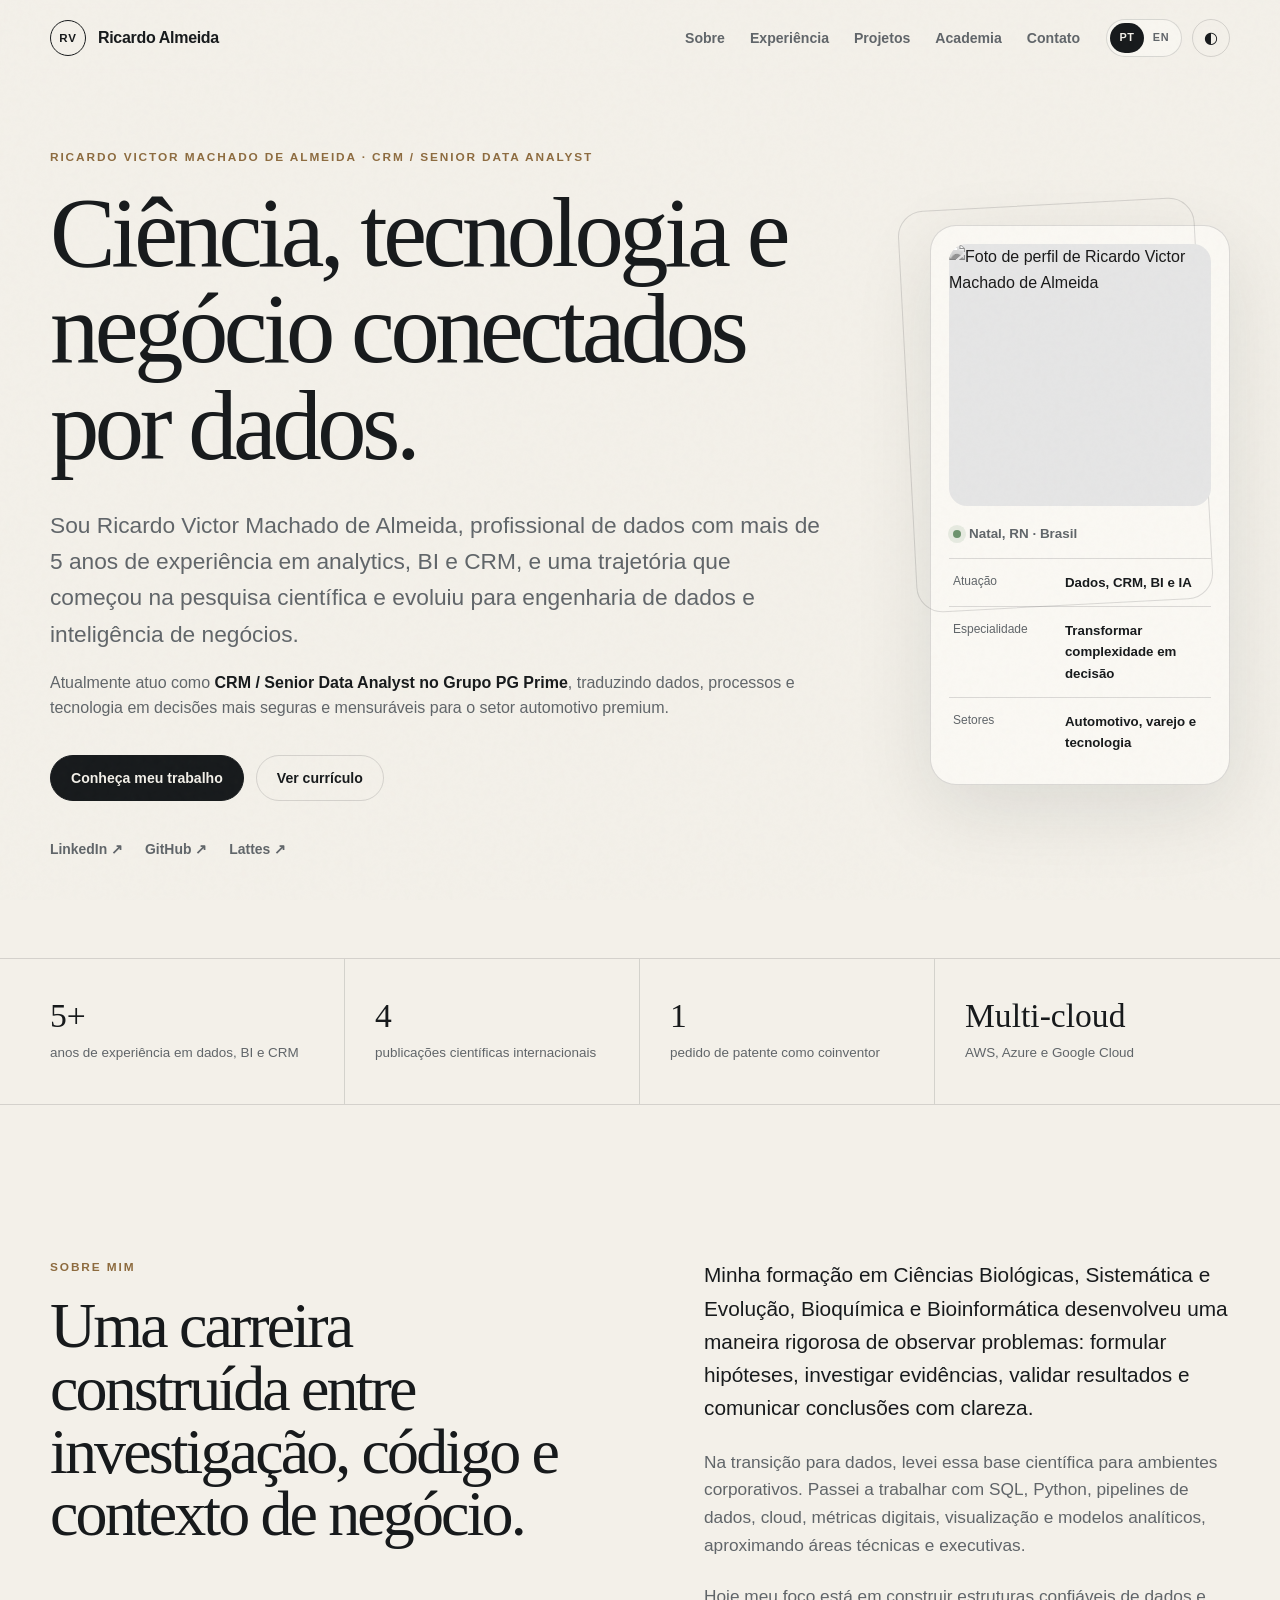
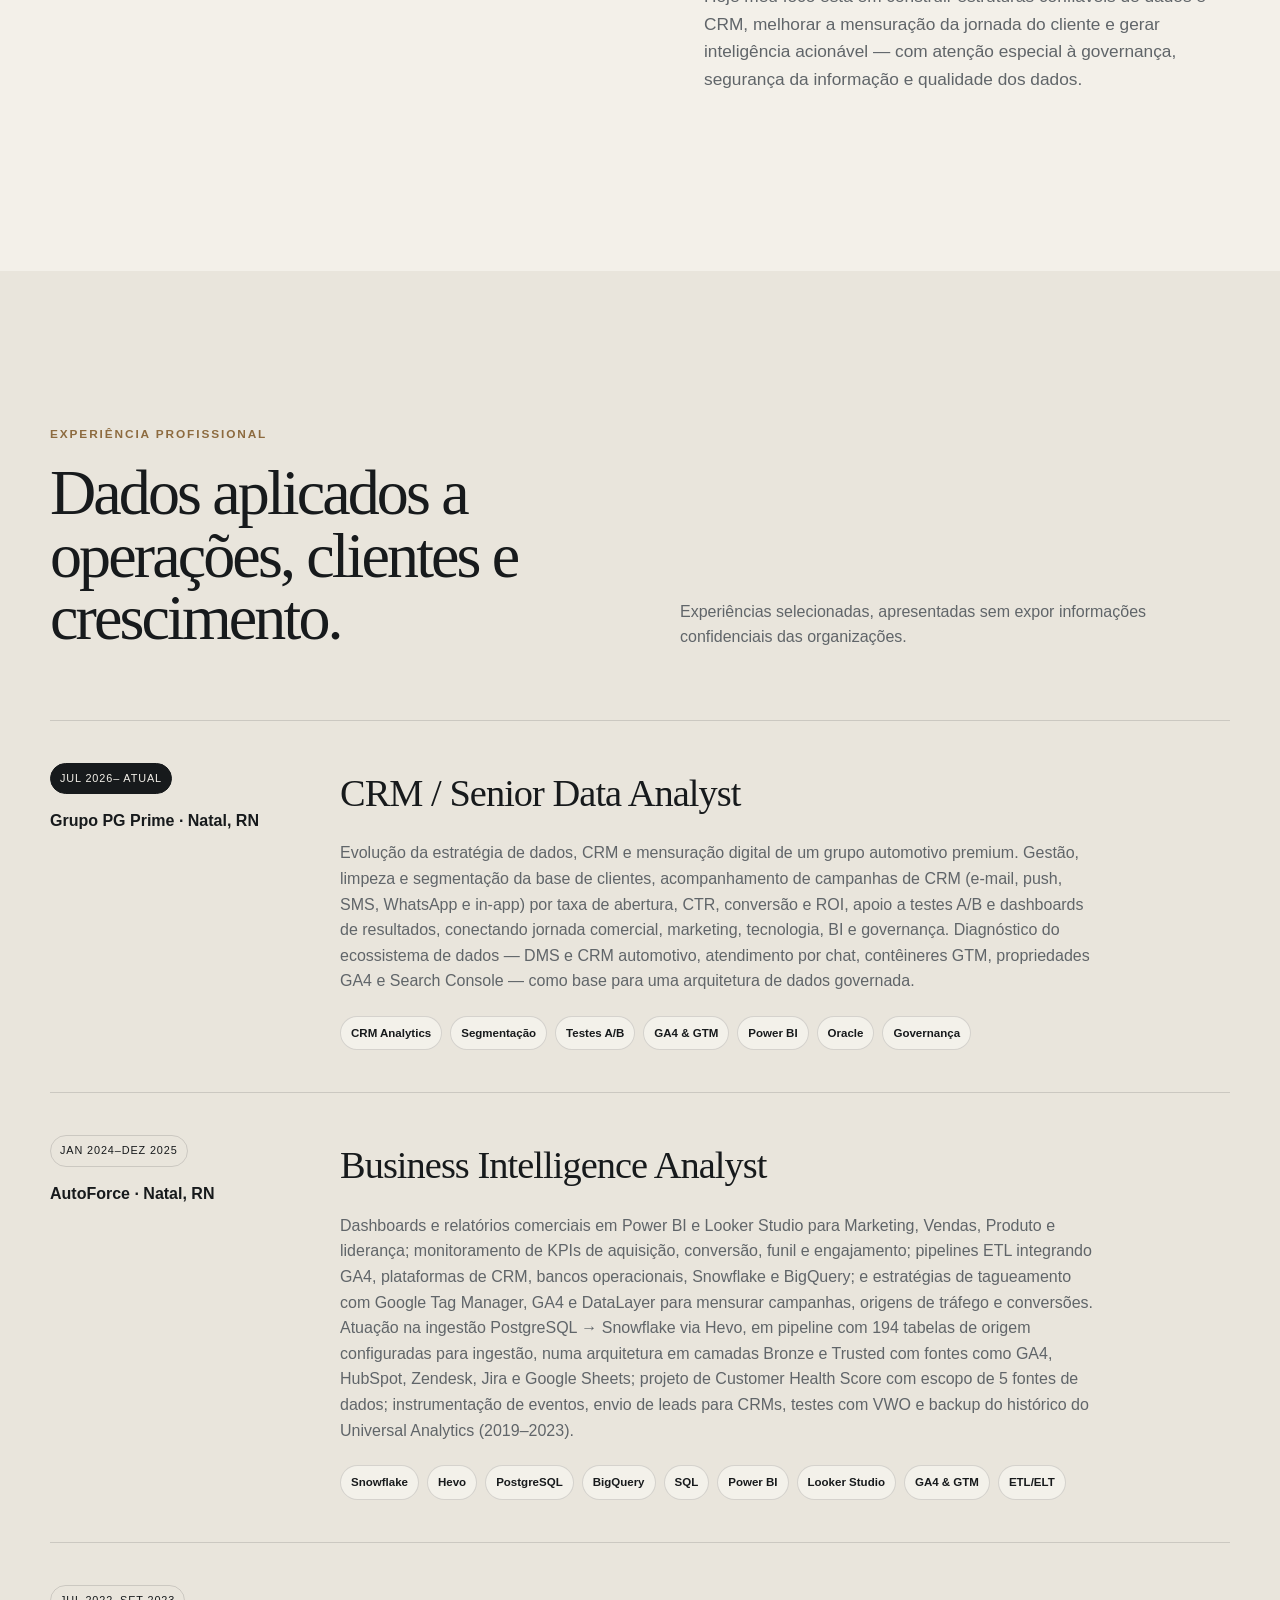
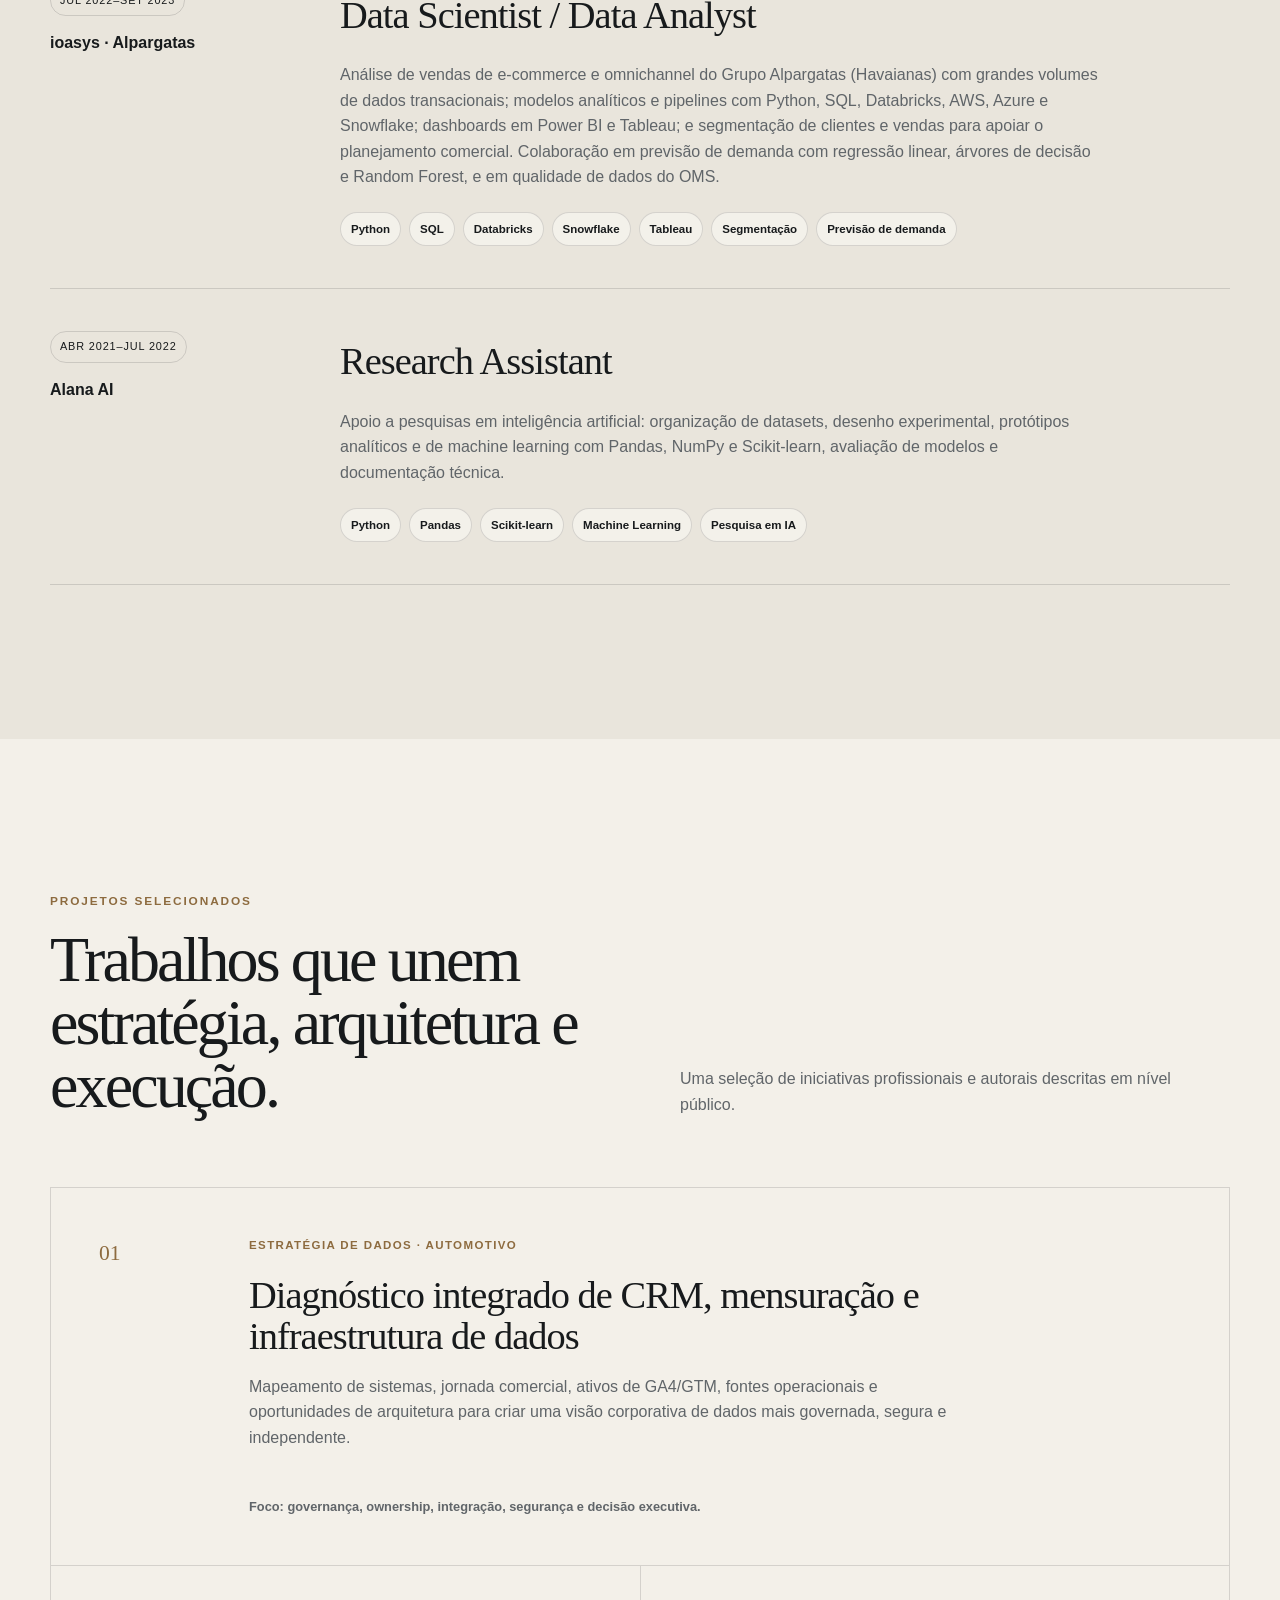
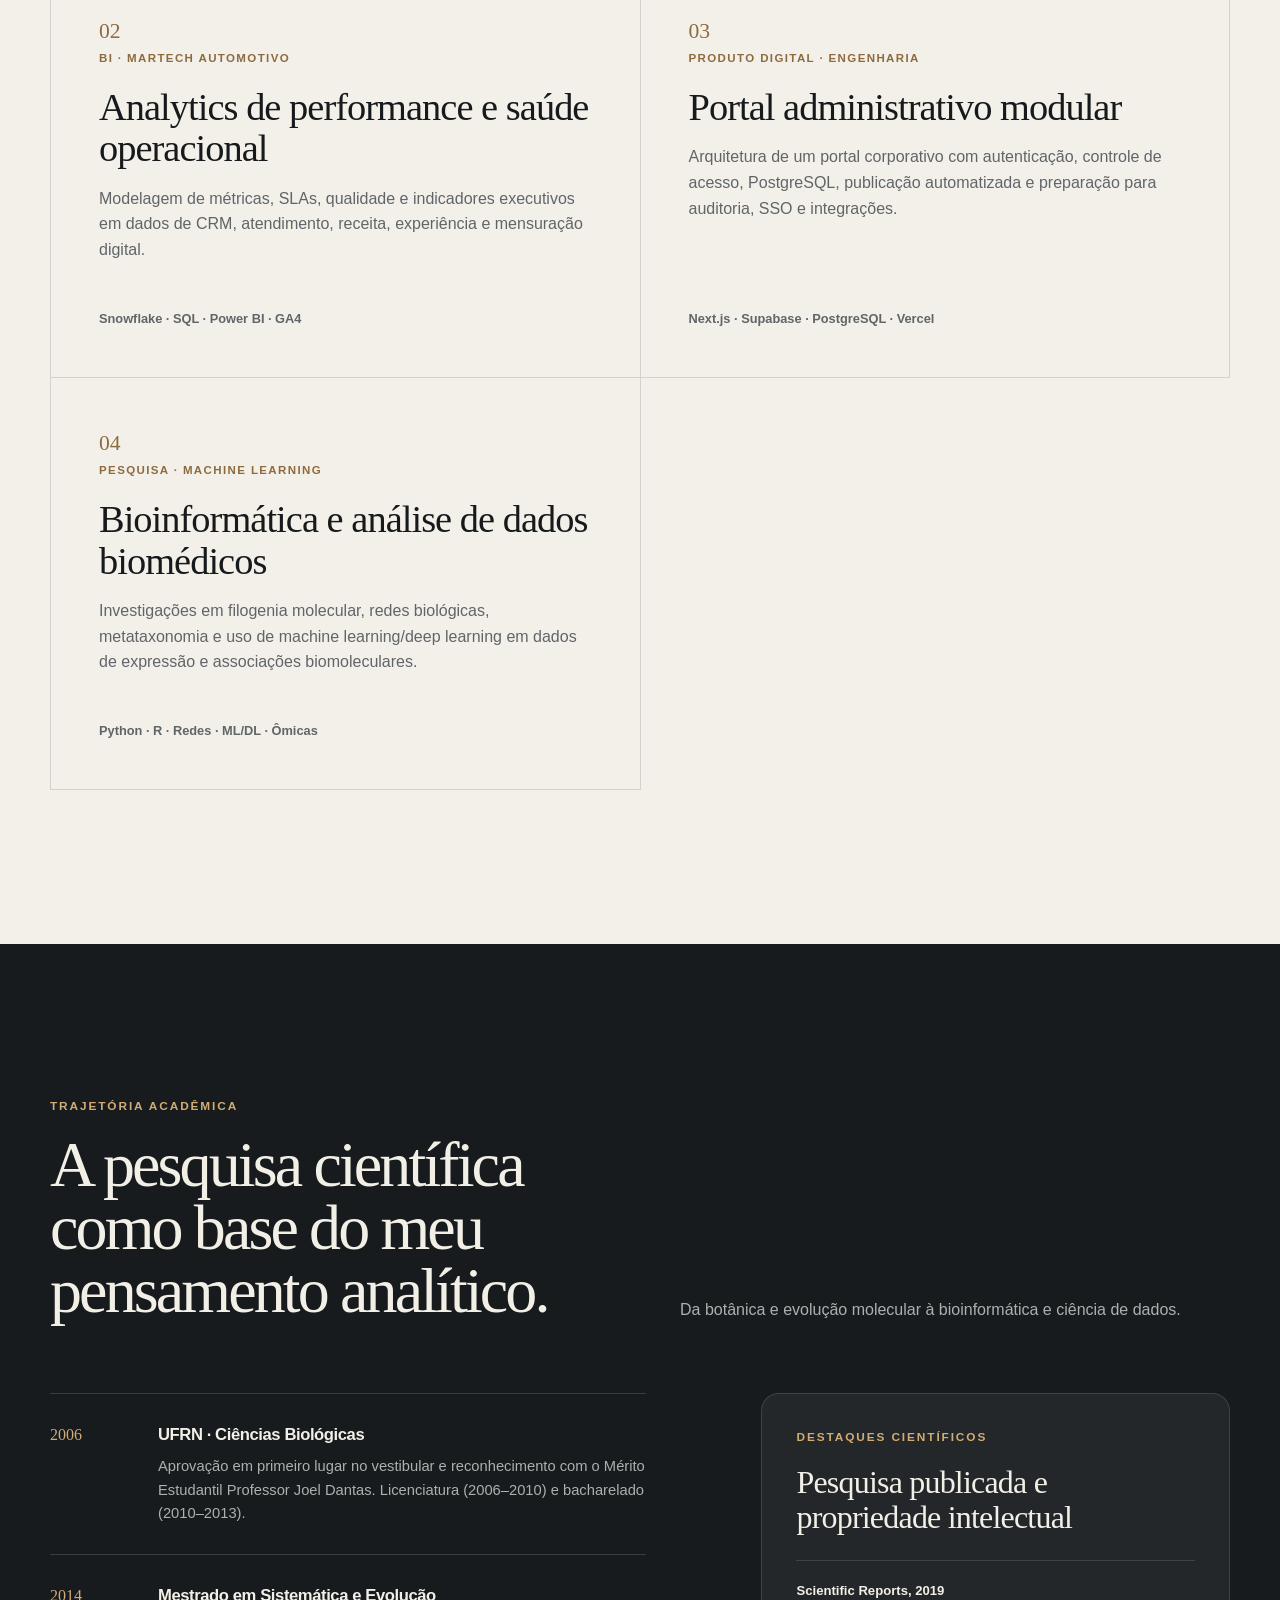
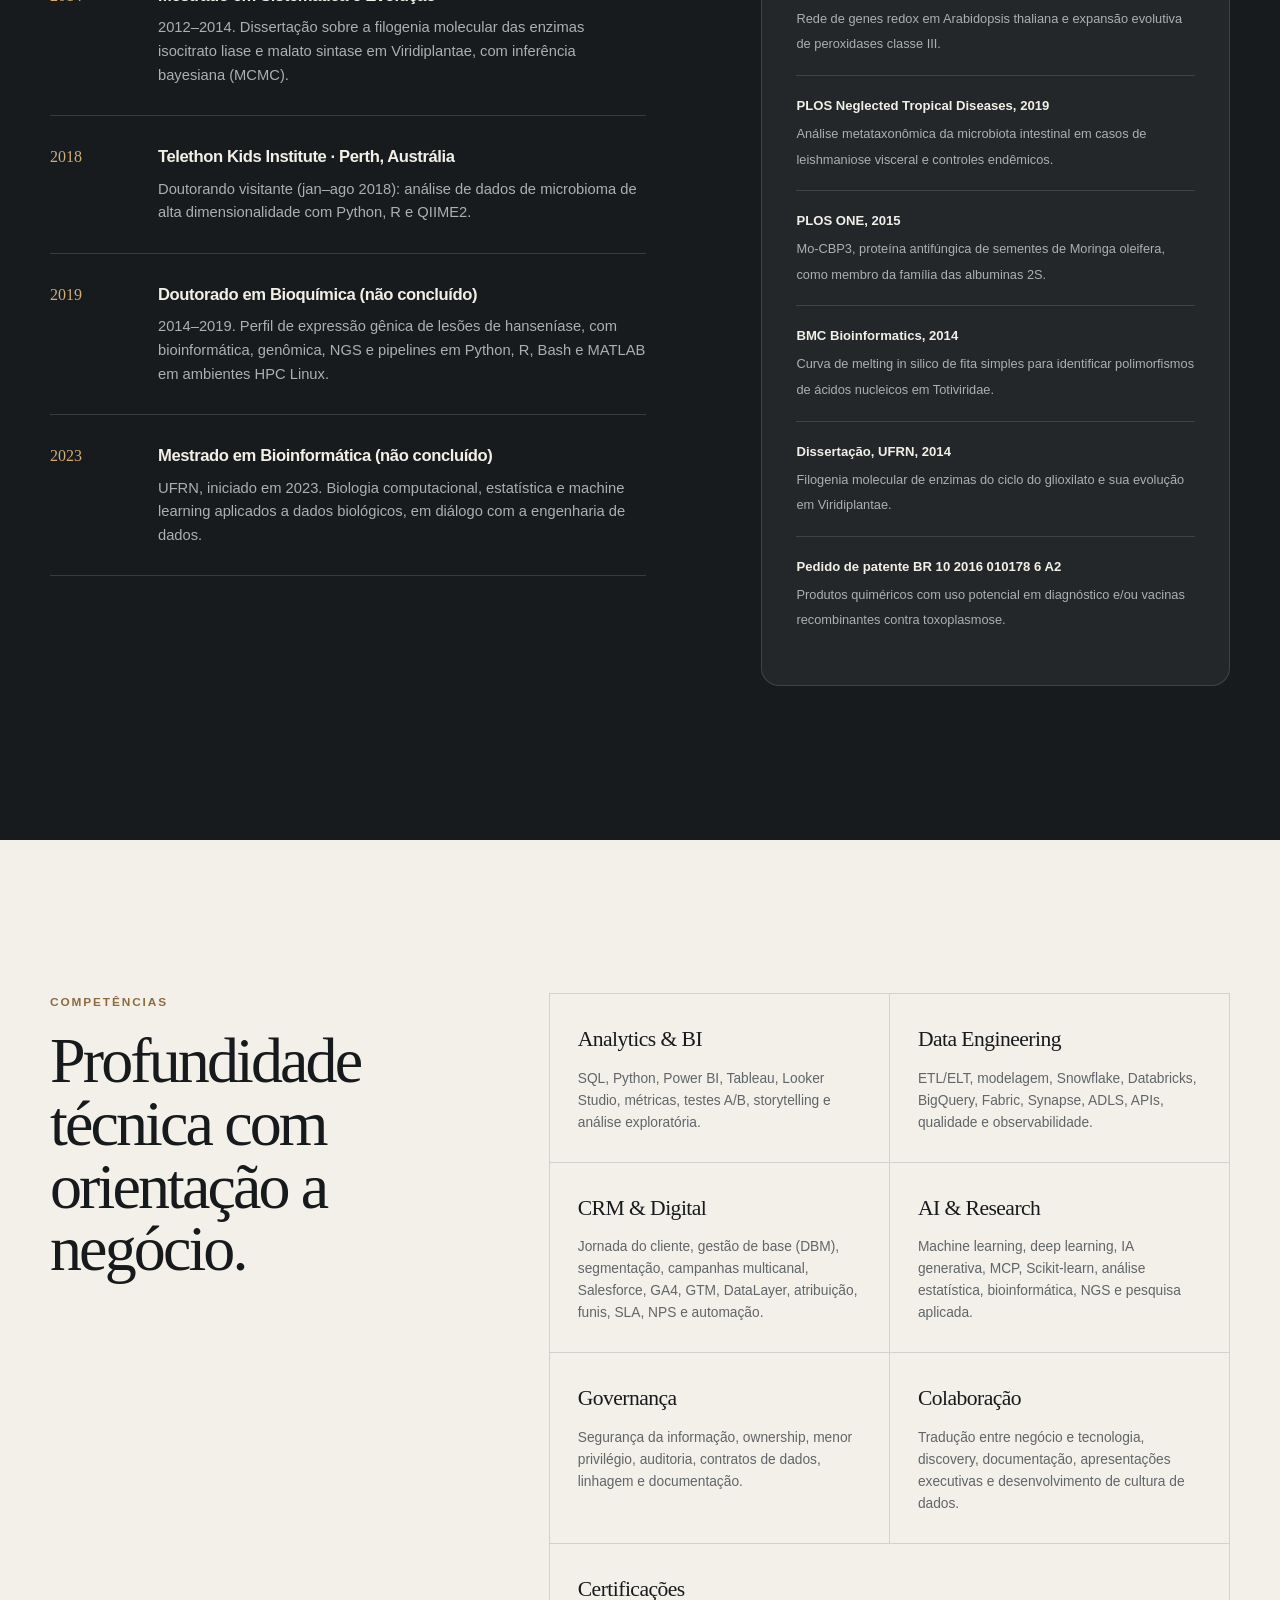
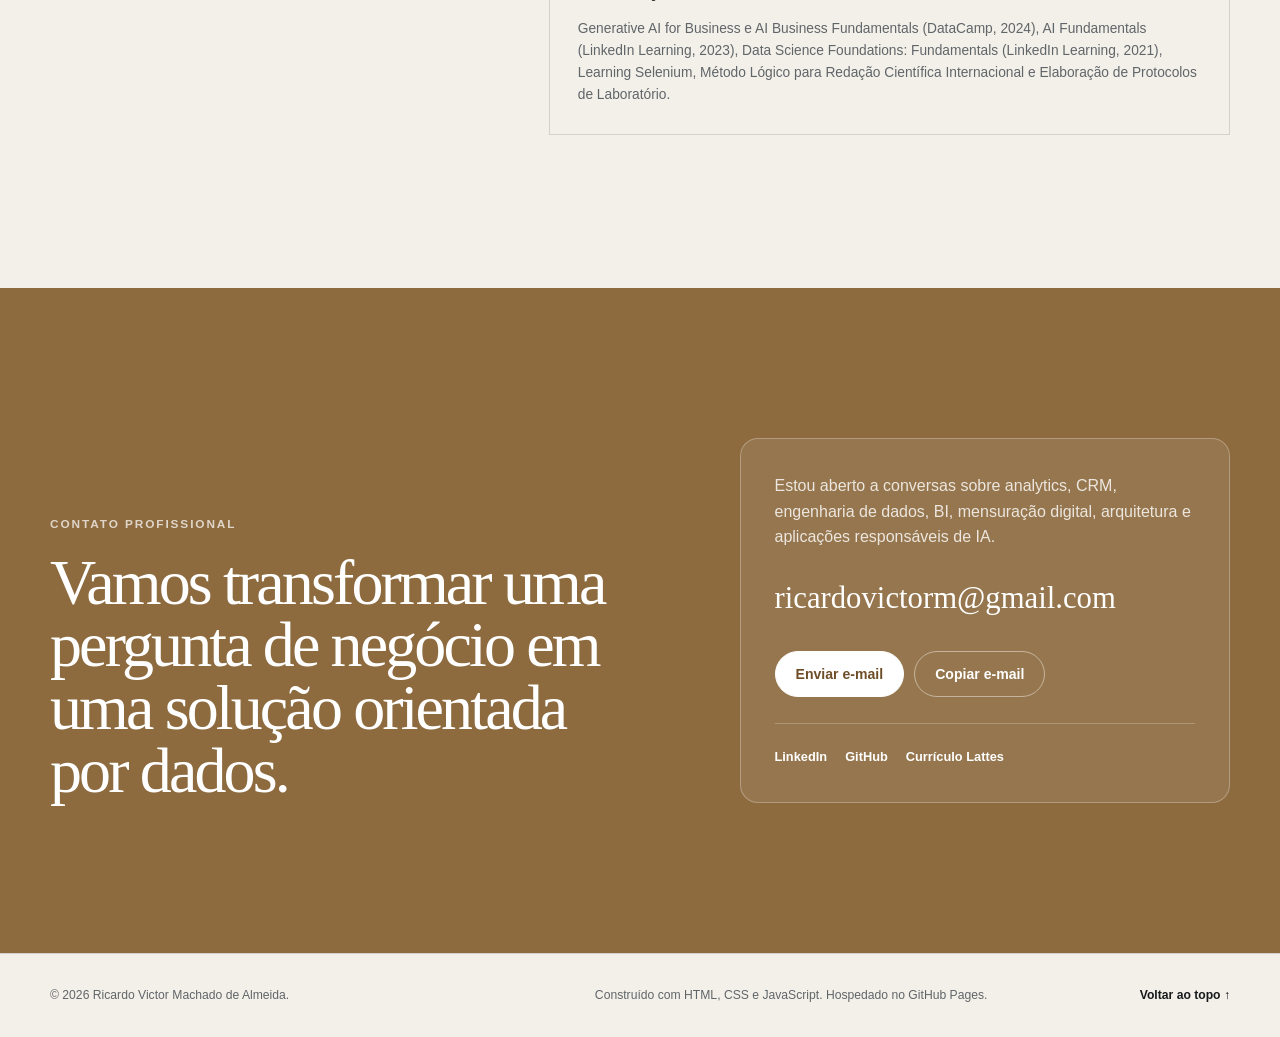
==== commit b7cc5baa: "Update sections" ====
--- a/index.html
+++ b/index.html
@@ -79,8 +79,7 @@
         },
         "worksFor": {"@type": "Organization", "name": "Grupo PG Prime"},
         "alumniOf": [
-          {"@type": "CollegeOrUniversity", "name": "Universidade Federal do Rio Grande do Norte", "alternateName": "UFRN", "sameAs": "https://www.ufrn.br/"},
-          {"@type": "EducationalOrganization", "name": "Instituto Federal do Rio Grande do Norte", "alternateName": "IFRN", "sameAs": "https://portal.ifrn.edu.br/"}
+          {"@type": "CollegeOrUniversity", "name": "Universidade Federal do Rio Grande do Norte", "alternateName": "UFRN", "sameAs": "https://www.ufrn.br/"}
         ],
         "address": {"@type": "PostalAddress", "addressLocality": "Natal", "addressRegion": "RN", "addressCountry": "BR"},
         "nationality": {"@type": "Country", "name": "Brasil"},
@@ -89,7 +88,7 @@
           {"@type": "Language", "name": "Inglês", "alternateName": "en"},
           {"@type": "Language", "name": "Espanhol", "alternateName": "es"}
         ],
-        "award": ["Diploma de Distinção no Curso Técnico em Controle Ambiental (IFRN)", "Mérito Estudantil Professor Joel Dantas (UFRN)"],
+        "award": ["Mérito Estudantil Professor Joel Dantas (UFRN)"],
         "hasCredential": [
           {"@type": "EducationalOccupationalCredential", "name": "Generative AI for Business", "credentialCategory": "certificate", "recognizedBy": {"@type": "Organization", "name": "DataCamp"}, "dateCreated": "2024-01"},
           {"@type": "EducationalOccupationalCredential", "name": "AI Business Fundamentals", "credentialCategory": "certificate", "recognizedBy": {"@type": "Organization", "name": "DataCamp"}, "dateCreated": "2024-01"},
@@ -194,7 +193,6 @@
       <article class="project-card reveal"><div class="project-number">04</div><p class="project-kicker">Pesquisa · Machine Learning</p><h3>Bioinformática e análise de dados biomédicos</h3><p>Investigações em filogenia molecular, redes biológicas, metataxonomia e uso de machine learning/deep learning em dados de expressão e associações biomoleculares.</p><div class="project-stack">Python · R · Redes · ML/DL · Ômicas</div></article>
     </div></div></section>
     <section class="content-section section-dark" id="academia"><div class="container"><div class="section-heading section-heading-wide reveal"><p class="eyebrow">Trajetória acadêmica</p><h2>A pesquisa científica como base do meu pensamento analítico.</h2><p>Da botânica e evolução molecular à bioinformática e ciência de dados.</p></div><div class="academic-grid"><div class="academic-timeline reveal">
-      <article><span>2004</span><div><h3>IFRN</h3><p>Diploma de Distinção no curso Técnico em Controle Ambiental, com o melhor coeficiente da turma.</p></div></article>
       <article><span>2006</span><div><h3>UFRN · Ciências Biológicas</h3><p>Aprovação em primeiro lugar no vestibular e reconhecimento com o Mérito Estudantil Professor Joel Dantas. Licenciatura (2006–2010) e bacharelado (2010–2013).</p></div></article>
       <article><span>2014</span><div><h3>Mestrado em Sistemática e Evolução</h3><p>2012–2014. Dissertação sobre a filogenia molecular das enzimas isocitrato liase e malato sintase em Viridiplantae, com inferência bayesiana (MCMC).</p></div></article>
       <article><span>2018</span><div><h3>Telethon Kids Institute · Perth, Austrália</h3><p>Doutorando visitante (jan–ago 2018): análise de dados de microbioma de alta dimensionalidade com Python, R e QIIME2.</p></div></article>
